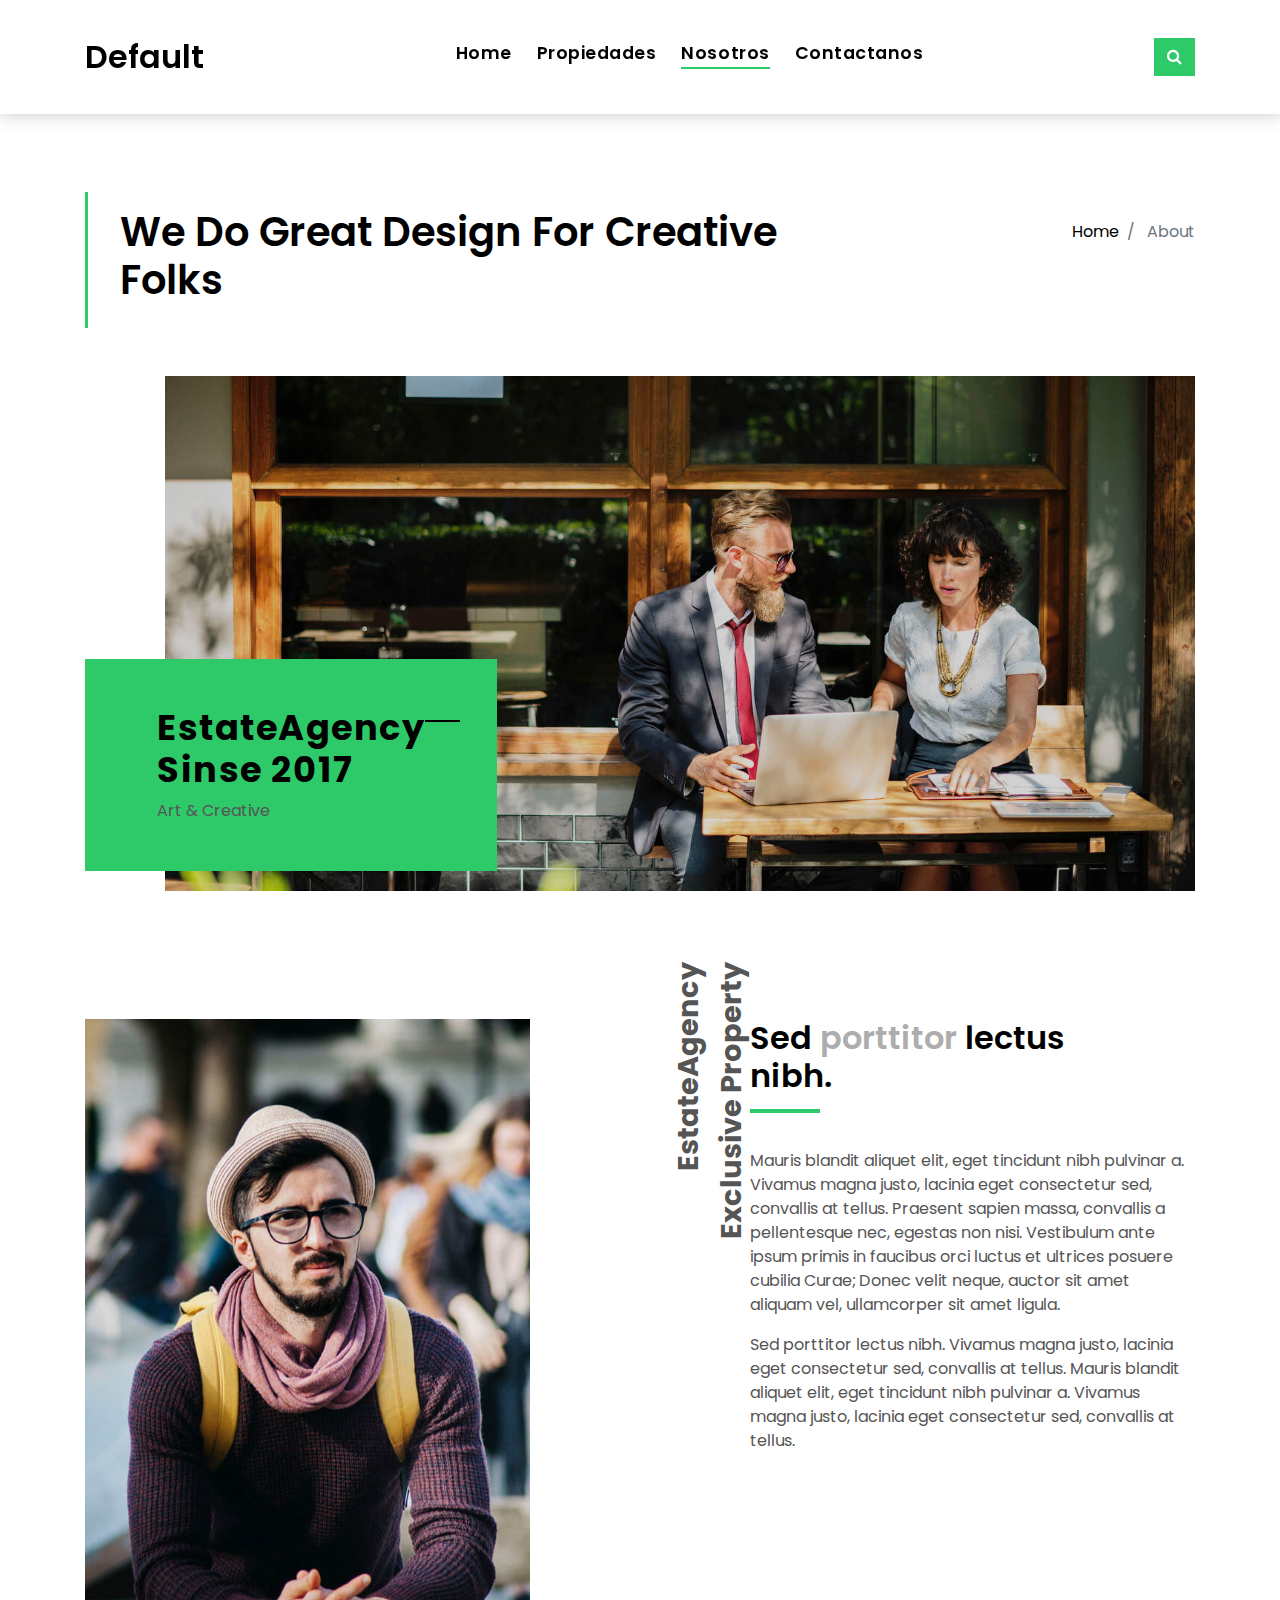
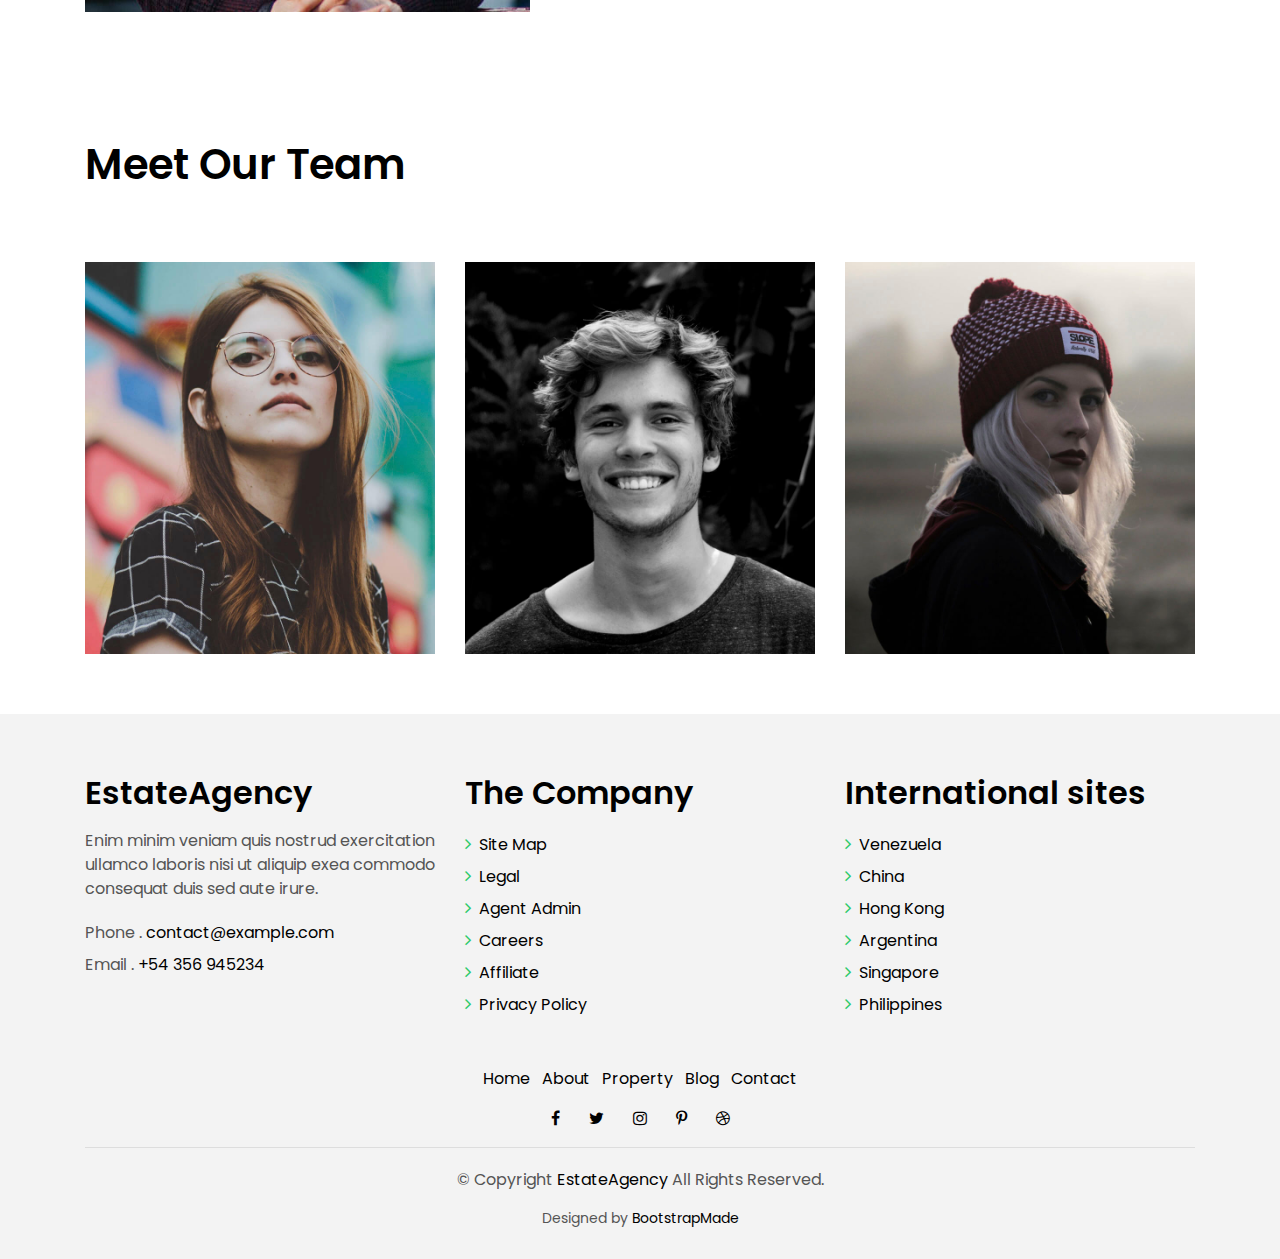
==== about.html @ ff2cffd3 "Cuarto Commit: Arreglo de Nav" ====
<!DOCTYPE html>
<html lang="en">
<head>
  <meta charset="utf-8">
  <title>EstateAgency Bootstrap Template</title>
  <meta content="width=device-width, initial-scale=1.0" name="viewport">
  <meta content="" name="keywords">
  <meta content="" name="description">

  <!-- Favicons -->
  <link href="img/favicon.png" rel="icon">
  <link href="img/apple-touch-icon.png" rel="apple-touch-icon">

  <!-- Google Fonts -->
  <link href="https://fonts.googleapis.com/css?family=Poppins:300,400,500,600,700" rel="stylesheet">

  <!-- Bootstrap CSS File -->
  <link href="lib/bootstrap/css/bootstrap.min.css" rel="stylesheet">

  <!-- Libraries CSS Files -->
  <link href="lib/font-awesome/css/font-awesome.min.css" rel="stylesheet">
  <link href="lib/animate/animate.min.css" rel="stylesheet">
  <link href="lib/ionicons/css/ionicons.min.css" rel="stylesheet">
  <link href="lib/owlcarousel/assets/owl.carousel.min.css" rel="stylesheet">

  <!-- Main Stylesheet File -->
  <link href="css/style.css" rel="stylesheet">

  <!-- =======================================================
    Theme Name: EstateAgency
    Theme URL: https://bootstrapmade.com/real-estate-agency-bootstrap-template/
    Author: BootstrapMade.com
    License: https://bootstrapmade.com/license/
  ======================================================= -->
</head>

<body>

  <div class="click-closed"></div>
  <!--/ Form Search Star /-->
  <div class="box-collapse">
    <div class="title-box-d">
      <h3 class="title-d">Search Property</h3>
    </div>
    <span class="close-box-collapse right-boxed ion-ios-close"></span>
    <div class="box-collapse-wrap form">
      <form class="form-a">
        <div class="row">
          <div class="col-md-12 mb-2">
            <div class="form-group">
              <label for="Type">Keyword</label>
              <input type="text" class="form-control form-control-lg form-control-a" placeholder="Keyword">
            </div>
          </div>
          <div class="col-md-6 mb-2">
            <div class="form-group">
              <label for="Type">Type</label>
              <select class="form-control form-control-lg form-control-a" id="Type">
                <option>All Type</option>
                <option>For Rent</option>
                <option>For Sale</option>
                <option>Open House</option>
              </select>
            </div>
          </div>
          <div class="col-md-6 mb-2">
            <div class="form-group">
              <label for="city">City</label>
              <select class="form-control form-control-lg form-control-a" id="city">
                <option>All City</option>
                <option>Alabama</option>
                <option>Arizona</option>
                <option>California</option>
                <option>Colorado</option>
              </select>
            </div>
          </div>
          <div class="col-md-6 mb-2">
            <div class="form-group">
              <label for="bedrooms">Bedrooms</label>
              <select class="form-control form-control-lg form-control-a" id="bedrooms">
                <option>Any</option>
                <option>01</option>
                <option>02</option>
                <option>03</option>
              </select>
            </div>
          </div>
          <div class="col-md-6 mb-2">
            <div class="form-group">
              <label for="garages">Garages</label>
              <select class="form-control form-control-lg form-control-a" id="garages">
                <option>Any</option>
                <option>01</option>
                <option>02</option>
                <option>03</option>
                <option>04</option>
              </select>
            </div>
          </div>
          <div class="col-md-6 mb-2">
            <div class="form-group">
              <label for="bathrooms">Bathrooms</label>
              <select class="form-control form-control-lg form-control-a" id="bathrooms">
                <option>Any</option>
                <option>01</option>
                <option>02</option>
                <option>03</option>
              </select>
            </div>
          </div>
          <div class="col-md-6 mb-2">
            <div class="form-group">
              <label for="price">Min Price</label>
              <select class="form-control form-control-lg form-control-a" id="price">
                <option>Unlimite</option>
                <option>$50,000</option>
                <option>$100,000</option>
                <option>$150,000</option>
                <option>$200,000</option>
              </select>
            </div>
          </div>
          <div class="col-md-12">
            <button type="submit" class="btn btn-b">Search Property</button>
          </div>
        </div>
      </form>
    </div>
  </div>
  <!--/ Form Search End /-->

  <!--/ Nav Star /-->
<nav class="navbar navbar-default navbar-trans navbar-expand-lg fixed-top">
  <div class="container">
    <button class="navbar-toggler collapsed" type="button" data-toggle="collapse" data-target="#navbarDefault"
      aria-controls="navbarDefault" aria-expanded="false" aria-label="Toggle navigation">
      <span></span>
      <span></span>
      <span></span>
    </button>

    <a class="navbar-brand text-brand" href="index.html">Default</a>
    <button type="button" class="btn btn-link nav-search navbar-toggle-box-collapse d-md-none" data-toggle="collapse"
      data-target="#navbarTogglerDemo01" aria-expanded="false">
      <span class="fa fa-search" aria-hidden="true"></span>
    </button>



    <div class="navbar-collapse collapse justify-content-center" id="navbarDefault">
      
      <ul class="navbar-nav">
        <li class="nav-item">
          <a class="nav-link " href="index.html">Home</a>
        </li>
        <li class="nav-item">
          <a class="nav-link" href="property-grid.html">Propiedades</a>
        </li>
        <li class="nav-item">
          <a class="nav-link active" href="about.html">Nosotros</a>
        </li>
        <li class="nav-item">
          <a class="nav-link " href="contact.html">Contactanos</a>
        </li>
      </ul>
    </div>
    <button type="button" class="btn btn-b-n navbar-toggle-box-collapse d-none d-md-block" data-toggle="collapse"
      data-target="#navbarTogglerDemo01" aria-expanded="false">
      <span class="fa fa-search" aria-hidden="true"></span>
    </button>
  </div>
</nav>
<!--/ Nav End /-->


  <!--/ Intro Single star /-->
  <section class="intro-single">
    <div class="container">
      <div class="row">
        <div class="col-md-12 col-lg-8">
          <div class="title-single-box">
            <h1 class="title-single">We Do Great Design For Creative Folks</h1>
          </div>
        </div>
        <div class="col-md-12 col-lg-4">
          <nav aria-label="breadcrumb" class="breadcrumb-box d-flex justify-content-lg-end">
            <ol class="breadcrumb">
              <li class="breadcrumb-item">
                <a href="#">Home</a>
              </li>
              <li class="breadcrumb-item active" aria-current="page">
                About
              </li>
            </ol>
          </nav>
        </div>
      </div>
    </div>
  </section>
  <!--/ Intro Single End /-->

  <!--/ About Star /-->
  <section class="section-about">
    <div class="container">
      <div class="row">
        <div class="col-sm-12">
          <div class="about-img-box">
            <img src="img/slide-about-1.jpg" alt="" class="img-fluid">
          </div>
          <div class="sinse-box">
            <h3 class="sinse-title">EstateAgency
              <span></span>
              <br> Sinse 2017</h3>
            <p>Art & Creative</p>
          </div>
        </div>
        <div class="col-md-12 section-t8">
          <div class="row">
            <div class="col-md-6 col-lg-5">
              <img src="img/about-2.jpg" alt="" class="img-fluid">
            </div>
            <div class="col-lg-2  d-none d-lg-block">
              <div class="title-vertical d-flex justify-content-start">
                <span>EstateAgency Exclusive Property</span>
              </div>
            </div>
            <div class="col-md-6 col-lg-5 section-md-t3">
              <div class="title-box-d">
                <h3 class="title-d">Sed
                  <span class="color-d">porttitor</span> lectus
                  <br> nibh.</h3>
              </div>
              <p class="color-text-a">
                Mauris blandit aliquet elit, eget tincidunt nibh pulvinar a. Vivamus magna justo, lacinia eget
                consectetur sed, convallis
                at tellus. Praesent sapien massa, convallis a pellentesque nec, egestas non nisi. Vestibulum
                ante ipsum primis in faucibus orci luctus et ultrices posuere cubilia Curae; Donec velit
                neque, auctor sit amet aliquam vel, ullamcorper sit amet ligula.
              </p>
              <p class="color-text-a">
                Sed porttitor lectus nibh. Vivamus magna justo, lacinia eget consectetur sed, convallis at tellus.
                Mauris blandit aliquet
                elit, eget tincidunt nibh pulvinar a. Vivamus magna justo, lacinia eget consectetur sed,
                convallis at tellus.
              </p>
            </div>
          </div>
        </div>
      </div>
    </div>
  </section>
  <!--/ About End /-->

  <!--/ Team Star /-->
  <section class="section-agents section-t8">
    <div class="container">
      <div class="row">
        <div class="col-md-12">
          <div class="title-wrap d-flex justify-content-between">
            <div class="title-box">
              <h2 class="title-a">Meet Our Team</h2>
            </div>
          </div>
        </div>
      </div>
      <div class="row">
        <div class="col-md-4">
          <div class="card-box-d">
            <div class="card-img-d">
              <img src="img/agent-7.jpg" alt="" class="img-d img-fluid">
            </div>
            <div class="card-overlay card-overlay-hover">
              <div class="card-header-d">
                <div class="card-title-d align-self-center">
                  <h3 class="title-d">
                    <a href="agent-single.html" class="link-two">Margaret Sotillo
                      <br> Escala</a>
                  </h3>
                </div>
              </div>
              <div class="card-body-d">
                <p class="content-d color-text-a">
                  Sed porttitor lectus nibh, Cras ultricies ligula sed magna dictum porta two.
                </p>
                <div class="info-agents color-a">
                  <p>
                    <strong>Phone: </strong> +54 356 945234</p>
                  <p>
                    <strong>Email: </strong> agents@example.com</p>
                </div>
              </div>
              <div class="card-footer-d">
                <div class="socials-footer d-flex justify-content-center">
                  <ul class="list-inline">
                    <li class="list-inline-item">
                      <a href="#" class="link-one">
                        <i class="fa fa-facebook" aria-hidden="true"></i>
                      </a>
                    </li>
                    <li class="list-inline-item">
                      <a href="#" class="link-one">
                        <i class="fa fa-twitter" aria-hidden="true"></i>
                      </a>
                    </li>
                    <li class="list-inline-item">
                      <a href="#" class="link-one">
                        <i class="fa fa-instagram" aria-hidden="true"></i>
                      </a>
                    </li>
                    <li class="list-inline-item">
                      <a href="#" class="link-one">
                        <i class="fa fa-pinterest-p" aria-hidden="true"></i>
                      </a>
                    </li>
                    <li class="list-inline-item">
                      <a href="#" class="link-one">
                        <i class="fa fa-dribbble" aria-hidden="true"></i>
                      </a>
                    </li>
                  </ul>
                </div>
              </div>
            </div>
          </div>
        </div>
        <div class="col-md-4">
          <div class="card-box-d">
            <div class="card-img-d">
              <img src="img/agent-6.jpg" alt="" class="img-d img-fluid">
            </div>
            <div class="card-overlay card-overlay-hover">
              <div class="card-header-d">
                <div class="card-title-d align-self-center">
                  <h3 class="title-d">
                    <a href="agent-single.html" class="link-two">Stiven Spilver
                      <br> Darw</a>
                  </h3>
                </div>
              </div>
              <div class="card-body-d">
                <p class="content-d color-text-a">
                  Sed porttitor lectus nibh, Cras ultricies ligula sed magna dictum porta two.
                </p>
                <div class="info-agents color-a">
                  <p>
                    <strong>Phone: </strong> +54 356 945234</p>
                  <p>
                    <strong>Email: </strong> agents@example.com</p>
                </div>
              </div>
              <div class="card-footer-d">
                <div class="socials-footer d-flex justify-content-center">
                  <ul class="list-inline">
                    <li class="list-inline-item">
                      <a href="#" class="link-one">
                        <i class="fa fa-facebook" aria-hidden="true"></i>
                      </a>
                    </li>
                    <li class="list-inline-item">
                      <a href="#" class="link-one">
                        <i class="fa fa-twitter" aria-hidden="true"></i>
                      </a>
                    </li>
                    <li class="list-inline-item">
                      <a href="#" class="link-one">
                        <i class="fa fa-instagram" aria-hidden="true"></i>
                      </a>
                    </li>
                    <li class="list-inline-item">
                      <a href="#" class="link-one">
                        <i class="fa fa-pinterest-p" aria-hidden="true"></i>
                      </a>
                    </li>
                    <li class="list-inline-item">
                      <a href="#" class="link-one">
                        <i class="fa fa-dribbble" aria-hidden="true"></i>
                      </a>
                    </li>
                  </ul>
                </div>
              </div>
            </div>
          </div>
        </div>
        <div class="col-md-4">
          <div class="card-box-d">
            <div class="card-img-d">
              <img src="img/agent-5.jpg" alt="" class="img-d img-fluid">
            </div>
            <div class="card-overlay card-overlay-hover">
              <div class="card-header-d">
                <div class="card-title-d align-self-center">
                  <h3 class="title-d">
                    <a href="agent-single.html" class="link-two">Emma Toledo
                      <br> Cascada</a>
                  </h3>
                </div>
              </div>
              <div class="card-body-d">
                <p class="content-d color-text-a">
                  Sed porttitor lectus nibh, Cras ultricies ligula sed magna dictum porta two.
                </p>
                <div class="info-agents color-a">
                  <p>
                    <strong>Phone: </strong> +54 356 945234</p>
                  <p>
                    <strong>Email: </strong> agents@example.com</p>
                </div>
              </div>
              <div class="card-footer-d">
                <div class="socials-footer d-flex justify-content-center">
                  <ul class="list-inline">
                    <li class="list-inline-item">
                      <a href="#" class="link-one">
                        <i class="fa fa-facebook" aria-hidden="true"></i>
                      </a>
                    </li>
                    <li class="list-inline-item">
                      <a href="#" class="link-one">
                        <i class="fa fa-twitter" aria-hidden="true"></i>
                      </a>
                    </li>
                    <li class="list-inline-item">
                      <a href="#" class="link-one">
                        <i class="fa fa-instagram" aria-hidden="true"></i>
                      </a>
                    </li>
                    <li class="list-inline-item">
                      <a href="#" class="link-one">
                        <i class="fa fa-pinterest-p" aria-hidden="true"></i>
                      </a>
                    </li>
                    <li class="list-inline-item">
                      <a href="#" class="link-one">
                        <i class="fa fa-dribbble" aria-hidden="true"></i>
                      </a>
                    </li>
                  </ul>
                </div>
              </div>
            </div>
          </div>
        </div>
      </div>
    </div>
  </section>
  <!--/ Team End /-->

  <!--/ footer Star /-->
  <section class="section-footer">
    <div class="container">
      <div class="row">
        <div class="col-sm-12 col-md-4">
          <div class="widget-a">
            <div class="w-header-a">
              <h3 class="w-title-a text-brand">EstateAgency</h3>
            </div>
            <div class="w-body-a">
              <p class="w-text-a color-text-a">
                Enim minim veniam quis nostrud exercitation ullamco laboris nisi ut aliquip exea commodo consequat duis
                sed aute irure.
              </p>
            </div>
            <div class="w-footer-a">
              <ul class="list-unstyled">
                <li class="color-a">
                  <span class="color-text-a">Phone .</span> contact@example.com</li>
                <li class="color-a">
                  <span class="color-text-a">Email .</span> +54 356 945234</li>
              </ul>
            </div>
          </div>
        </div>
        <div class="col-sm-12 col-md-4 section-md-t3">
          <div class="widget-a">
            <div class="w-header-a">
              <h3 class="w-title-a text-brand">The Company</h3>
            </div>
            <div class="w-body-a">
              <div class="w-body-a">
                <ul class="list-unstyled">
                  <li class="item-list-a">
                    <i class="fa fa-angle-right"></i> <a href="#">Site Map</a>
                  </li>
                  <li class="item-list-a">
                    <i class="fa fa-angle-right"></i> <a href="#">Legal</a>
                  </li>
                  <li class="item-list-a">
                    <i class="fa fa-angle-right"></i> <a href="#">Agent Admin</a>
                  </li>
                  <li class="item-list-a">
                    <i class="fa fa-angle-right"></i> <a href="#">Careers</a>
                  </li>
                  <li class="item-list-a">
                    <i class="fa fa-angle-right"></i> <a href="#">Affiliate</a>
                  </li>
                  <li class="item-list-a">
                    <i class="fa fa-angle-right"></i> <a href="#">Privacy Policy</a>
                  </li>
                </ul>
              </div>
            </div>
          </div>
        </div>
        <div class="col-sm-12 col-md-4 section-md-t3">
          <div class="widget-a">
            <div class="w-header-a">
              <h3 class="w-title-a text-brand">International sites</h3>
            </div>
            <div class="w-body-a">
              <ul class="list-unstyled">
                <li class="item-list-a">
                  <i class="fa fa-angle-right"></i> <a href="#">Venezuela</a>
                </li>
                <li class="item-list-a">
                  <i class="fa fa-angle-right"></i> <a href="#">China</a>
                </li>
                <li class="item-list-a">
                  <i class="fa fa-angle-right"></i> <a href="#">Hong Kong</a>
                </li>
                <li class="item-list-a">
                  <i class="fa fa-angle-right"></i> <a href="#">Argentina</a>
                </li>
                <li class="item-list-a">
                  <i class="fa fa-angle-right"></i> <a href="#">Singapore</a>
                </li>
                <li class="item-list-a">
                  <i class="fa fa-angle-right"></i> <a href="#">Philippines</a>
                </li>
              </ul>
            </div>
          </div>
        </div>
      </div>
    </div>
  </section>
  <footer>
    <div class="container">
      <div class="row">
        <div class="col-md-12">
          <nav class="nav-footer">
            <ul class="list-inline">
              <li class="list-inline-item">
                <a href="#">Home</a>
              </li>
              <li class="list-inline-item">
                <a href="#">About</a>
              </li>
              <li class="list-inline-item">
                <a href="#">Property</a>
              </li>
              <li class="list-inline-item">
                <a href="#">Blog</a>
              </li>
              <li class="list-inline-item">
                <a href="#">Contact</a>
              </li>
            </ul>
          </nav>
          <div class="socials-a">
            <ul class="list-inline">
              <li class="list-inline-item">
                <a href="#">
                  <i class="fa fa-facebook" aria-hidden="true"></i>
                </a>
              </li>
              <li class="list-inline-item">
                <a href="#">
                  <i class="fa fa-twitter" aria-hidden="true"></i>
                </a>
              </li>
              <li class="list-inline-item">
                <a href="#">
                  <i class="fa fa-instagram" aria-hidden="true"></i>
                </a>
              </li>
              <li class="list-inline-item">
                <a href="#">
                  <i class="fa fa-pinterest-p" aria-hidden="true"></i>
                </a>
              </li>
              <li class="list-inline-item">
                <a href="#">
                  <i class="fa fa-dribbble" aria-hidden="true"></i>
                </a>
              </li>
            </ul>
          </div>
          <div class="copyright-footer">
            <p class="copyright color-text-a">
              &copy; Copyright
              <span class="color-a">EstateAgency</span> All Rights Reserved.
            </p>
          </div>
          <div class="credits">
            <!--
              All the links in the footer should remain intact.
              You can delete the links only if you purchased the pro version.
              Licensing information: https://bootstrapmade.com/license/
              Purchase the pro version with working PHP/AJAX contact form: https://bootstrapmade.com/buy/?theme=EstateAgency
            -->
            Designed by <a href="https://bootstrapmade.com/">BootstrapMade</a>
          </div>
        </div>
      </div>
    </div>
  </footer>
  <!--/ Footer End /-->

  <a href="#" class="back-to-top"><i class="fa fa-chevron-up"></i></a>
  <div id="preloader"></div>

  <!-- JavaScript Libraries -->
  <script src="lib/jquery/jquery.min.js"></script>
  <script src="lib/jquery/jquery-migrate.min.js"></script>
  <script src="lib/popper/popper.min.js"></script>
  <script src="lib/bootstrap/js/bootstrap.min.js"></script>
  <script src="lib/easing/easing.min.js"></script>
  <script src="lib/owlcarousel/owl.carousel.min.js"></script>
  <script src="lib/scrollreveal/scrollreveal.min.js"></script>
  <!-- Contact Form JavaScript File -->
  <script src="contactform/contactform.js"></script>

  <!-- Template Main Javascript File -->
  <script src="js/main.js"></script>

</body>
</html>
---- css/style.css ----
/*
  Theme Name: EstateAgency
  Theme URL: https://bootstrapmade.com/real-estate-agency-bootstrap-template/
  Author: BootstrapMade.com
  License: https://bootstrapmade.com/license/
*/

/*======================================
//--//-->   STYLES GENERALES
======================================*/

body {
  font-family: 'Poppins', sans-serif;
  color: #555555;
}

h1,
h2,
h3,
h4,
h5,
h6 {
  color: #000000;
}

a {
  color: #000000;
  transition: all .5s ease;
}

a:hover {
  color: #2eca6a;
  text-decoration: none;
}

.link-two {
  color: #000000;
  transition: all .5s ease;
}

.link-two:hover {
  text-decoration: underline;
  color: #000000;
}

.link-one {
  color: #000000;
  transition: all .5s ease;
}

.link-one:hover {
  color: #000000;
  text-decoration: none;
}

.link-icon {
  color: #000000;
  font-weight: 500;
}

.link-icon span {
  font-size: 14px;
  padding-left: 4px;
  vertical-align: middle;
}

.link-a {
  color: #ffffff;
  text-decoration: none;
}

.link-a:hover {
  color: #ffffff;
  text-decoration: none;
}

.link-a span {
  font-size: 18px;
  vertical-align: middle;
  margin-left: 5px;
}

.text-brand {
  color: #000000;
  font-size: 2rem;
  font-weight: 600;
}

.color-a {
  color: #000000;
}

.color-b {
  color: #2eca6a;
}

.color-d {
  color: #adadad;
}

.color-text-a {
  color: #555555;
}

.no-margin {
  margin: 0;
}

/*------/ Nav Pills  /------*/

.nav-pills-a.nav-pills .nav-link {
  color: #000000;
  position: relative;
  font-weight: 600;
}

.nav-pills-a.nav-pills .nav-link.active {
  background-color: transparent;
}

.nav-pills-a.nav-pills .nav-link.active:after {
  content: '';
  position: absolute;
  left: 0;
  bottom: -1px;
  width: 100%;
  height: 2px;
  background-color: #2eca6a;
  z-index: 2;
}

/*------/ Bg Image /------*/

.bg-image {
  background-repeat: no-repeat;
  background-attachment: fixed;
  background-size: cover;
  background-position: center center;
}

/*------/ List a /------*/

.list-a {
  display: inline-block;
  line-height: 2;
  padding: 0;
  list-style: none;
}

.list-a li {
  position: relative;
  width: 50%;
  float: left;
  padding-left: 25px;
  padding-right: 5px;
}

.list-a li:before {
  content: '';
  width: 10px;
  height: 2px;
  position: absolute;
  background-color: #313131;
  top: 15px;
  left: 0;
}

/*------/ Pagination-a /------*/

.pagination-a .pagination .page-link {
  margin: 0 .2rem;
  border-color: transparent;
  padding: .5rem .8rem;
  color: #000000;
}

.pagination-a .pagination .page-link:hover,
.pagination-a .pagination .page-link:active,
.pagination-a .pagination .page-link:focus {
  background-color: #2eca6a;
}

.pagination-a .pagination .page-link span {
  font-size: 1.2rem;
}

.pagination-a .pagination .next .page-link {
  padding: .4rem .9rem;
}

.pagination-a .pagination .page-item:last-child .page-link {
  border-top-right-radius: 0;
  border-bottom-right-radius: 0;
}

.pagination-a .pagination .page-item:first-child .page-link {
  border-top-left-radius: 0;
  border-bottom-left-radius: 0;
}

.pagination-a .pagination .page-item.disabled .page-link {
  padding: .4rem .9rem;
  color: #555555;
}

.pagination-a .pagination .page-item.active .page-link {
  background-color: #2eca6a;
}

.a {
  color: #2eca6a;
  font-size: 1.3rem;
}

/*------/ Icon Box /------*/

.icon-box .icon-box-icon {
  display: table-cell;
  vertical-align: top;
  font-size: 36px;
  color: #000000;
  width: 50px;
  padding-top: 8px;
}

.icon-box .icon-box-content {
  padding-top: 18px;
}

/*------/ Space Padding /------*/

.section-t8 {
  padding-top: 8rem;
}

.section-t4 {
  padding-top: 4rem;
}

.section-t3 {
  padding-top: 3rem;
}

.section-b2 {
  padding-bottom: 2rem;
}

.section-tb85 {
  padding: 8rem 0 5rem 0;
}

/*------/ Title /------*/

.title-wrap {
  padding-bottom: 4rem;
}

.title-a {
  font-size: 2.6rem;
  font-weight: 600;
}

.title-link {
  font-size: 1.2rem;
  font-weight: 300;
  padding-top: 1.2rem;
}

.title-link a {
  color: #313131;
}

.title-link span {
  font-size: 20px;
  padding-left: 4px;
  vertical-align: middle;
}

.title-box-d {
  padding-bottom: 1.8rem;
  margin-bottom: 1rem;
  position: relative;
}

.title-box-d .title-d {
  font-weight: 600;
  font-size: 2rem;
}

.title-box-d .title-d:after {
  content: '';
  position: absolute;
  width: 70px;
  height: 4px;
  background-color: #2eca6a;
  bottom: 20px;
  left: 0;
}

/*------/ Display Table & Table Cell /------*/

.display-table {
  width: 100%;
  height: 100%;
  display: table;
}

.table-cell {
  display: table-cell;
  vertical-align: middle;
}

/*------/ Ul Resect /------*/

.ul-resect ul,
.list-a ul,
.box-comments ul {
  list-style: none;
  padding-left: 0;
  margin-bottom: 0;
}

/*------/ Overlay /------*/

.overlay-a {
  background: linear-gradient(to bottom, rgba(0, 0, 0, 0) 0%, rgba(0, 0, 0, 0.2) 27%, rgba(0, 0, 0, 0.65) 90%);
}

.overlay {
  position: absolute;
  top: 0;
  left: 0px;
  padding: 0;
  height: 100%;
  width: 100%;
}

/*------/ Owl carousel /------*/

.owl-theme .owl-dots {
  text-align: center;
  margin-top: 18px;
}

.owl-theme .owl-dots .owl-dot {
  display: inline-block;
}

.owl-theme .owl-dots .owl-dot span {
  width: 16px;
  height: 9px;
  margin: 5px 5px;
  background: #000000;
  border: 0px solid #000000;
  display: block;
  transition: all 0.6s ease-in-out;
  cursor: pointer;
  border-radius: 0px;
}

.owl-theme .owl-dots .owl-dot:hover span {
  background-color: #2eca6a;
}

.owl-theme .owl-dots .owl-dot.active span {
  background-color: #2eca6a;
  width: 35px;
}

.owl-arrow .owl-nav {
  position: absolute;
  top: 0;
  right: 0;
  font-size: 1.8rem;
}

.owl-arrow .owl-nav .owl-prev,
.owl-arrow .owl-nav .owl-next {
  display: inline-block;
  transition: all 0.6s ease-in-out;
  color: #000000;
}

.owl-arrow .owl-nav .owl-prev.disabled,
.owl-arrow .owl-nav .owl-next.disabled {
  transition: all 0.6s ease-in-out;
  color: #adadad;
}

.owl-arrow .owl-nav .owl-next {
  margin-left: 15px;
}

.nav-arrow-a .owl-arrow .owl-nav {
  font-size: 1.8rem;
  margin-top: -110px;
}

.nav-arrow-a .owl-arrow .owl-nav .owl-next {
  margin-left: 15px;
}

.nav-arrow-b .owl-arrow .owl-nav {
  position: absolute;
  top: 0;
  right: 0;
  font-size: 1.2rem;
}

.nav-arrow-b .owl-arrow .owl-nav .owl-prev,
.nav-arrow-b .owl-arrow .owl-nav .owl-next {
  padding: .7rem 1.5rem !important;
  display: inline-block;
  transition: all 0.6s ease-in-out;
  color: #ffffff;
  background-color: #2eca6a;
  opacity: .9;
}

.nav-arrow-b .owl-arrow .owl-nav .owl-prev.disabled,
.nav-arrow-b .owl-arrow .owl-nav .owl-next.disabled {
  transition: all 0.6s ease-in-out;
  color: #ffffff;
}

.nav-arrow-b .owl-arrow .owl-nav .owl-prev:hover,
.nav-arrow-b .owl-arrow .owl-nav .owl-next:hover {
  background-color: #26a356;
}

.nav-arrow-b .owl-arrow .owl-nav .owl-next {
  margin-left: 0px;
}

/*------/ Socials /------*/

.socials-a .list-inline-item:not(:last-child) {
  margin-right: 25px;
}

/* Back to top button */

.back-to-top {
  position: fixed;
  display: none;
  background: #2eca6a;
  color: #fff;
  width: 44px;
  height: 44px;
  text-align: center;
  line-height: 1;
  font-size: 16px;
  border-radius: 50%;
  right: 15px;
  bottom: 15px;
  transition: background 0.5s;
  z-index: 11;
}

.back-to-top i {
  padding-top: 12px;
  color: #fff;
}

/* Prelaoder */

#preloader {
  position: fixed;
  top: 0;
  left: 0;
  right: 0;
  bottom: 0;
  z-index: 9999;
  overflow: hidden;
  background: #fff;
}

#preloader:before {
  content: "";
  position: fixed;
  top: calc(50% - 30px);
  left: calc(50% - 30px);
  border: 6px solid #f2f2f2;
  border-top: 6px solid #2eca6a;
  border-radius: 50%;
  width: 60px;
  height: 60px;
  -webkit-animation: animate-preloader 1s linear infinite;
  animation: animate-preloader 1s linear infinite;
}

@-webkit-keyframes animate-preloader {
  0% {
    -webkit-transform: rotate(0deg);
    transform: rotate(0deg);
  }

  100% {
    -webkit-transform: rotate(360deg);
    transform: rotate(360deg);
  }
}

@keyframes animate-preloader {
  0% {
    -webkit-transform: rotate(0deg);
    transform: rotate(0deg);
  }

  100% {
    -webkit-transform: rotate(360deg);
    transform: rotate(360deg);
  }
}

/*======================================
//--//-->   NAVBAR
======================================*/

.navbar-default {
  transition: all .5s ease-in-out;
  background-color: #ffffff;
  padding-top: 28px;
  padding-bottom: 28px;
  -webkit-backface-visibility: hidden;
  backface-visibility: hidden;
  box-shadow: 1px 2px 15px rgba(100, 100, 100, 0.3);
}

.navbar-default .nav-search {
  color: #000000;
  font-size: 1.5rem;
}

.navbar-default.navbar-reduce {
  box-shadow: 1px 2px 15px rgba(100, 100, 100, 0.3);
}

.navbar-default.navbar-trans,
.navbar-default.navbar-reduce {
  -webkit-backface-visibility: hidden;
  backface-visibility: hidden;
}

.navbar-default.navbar-trans .nav-item,
.navbar-default.navbar-reduce .nav-item {
  position: relative;
  padding-right: 10px;
  padding-bottom: 8px;
  margin-left: 0;
}

.navbar-default.navbar-trans .nav-link,
.navbar-default.navbar-reduce .nav-link {
  font-size: 1.1rem;
  color: #000000;
  font-weight: 600;
  letter-spacing: 0.030em;
  transition: all 0.1s ease-in-out;
  position: relative;
  padding-left: 0;
  padding-right: 0;
}

.navbar-default.navbar-trans .nav-link:before,
.navbar-default.navbar-reduce .nav-link:before {
  content: '';
  position: absolute;
  bottom: 5px;
  left: 0;
  width: 100%;
  height: 2px;
  z-index: 0;
  background-color: #2eca6a;
  -webkit-transform: scaleX(0);
  transform: scaleX(0);
  -webkit-transform-origin: right;
  transform-origin: right;
  transition: opacity .2s ease-out 0.3s, -webkit-transform .2s ease-out;
  transition: transform .2s ease-out, opacity .2s ease-out 0.3s;
  transition: transform .2s ease-out, opacity .2s ease-out 0.3s, -webkit-transform .2s ease-out;
}

.navbar-default.navbar-trans .nav-link:hover,
.navbar-default.navbar-reduce .nav-link:hover {
  color: #000000;
}

.navbar-default.navbar-trans .nav-link:hover:before,
.navbar-default.navbar-reduce .nav-link:hover:before {
  -webkit-transform: scaleX(1);
  transform: scaleX(1);
  -webkit-transform-origin: left;
  transform-origin: left;
}

.navbar-default.navbar-trans .show > .nav-link:before,
.navbar-default.navbar-trans .active > .nav-link:before,
.navbar-default.navbar-trans .nav-link.show:before,
.navbar-default.navbar-trans .nav-link.active:before,
.navbar-default.navbar-reduce .show > .nav-link:before,
.navbar-default.navbar-reduce .active > .nav-link:before,
.navbar-default.navbar-reduce .nav-link.show:before,
.navbar-default.navbar-reduce .nav-link.active:before {
  -webkit-transform: scaleX(1);
  transform: scaleX(1);
}

.navbar-default.navbar-trans .nav-link:before {
  background-color: #2eca6a;
}

.navbar-default.navbar-trans .nav-link:hover {
  color: #000000;
}

.navbar-default.navbar-trans .show > .nav-link,
.navbar-default.navbar-trans .active > .nav-link,
.navbar-default.navbar-trans .nav-link.show,
.navbar-default.navbar-trans .nav-link.active {
  color: #000000;
}

.navbar-default.navbar-reduce {
  transition: all .5s ease-in-out;
  padding-top: 19px;
  padding-bottom: 19px;
}

.navbar-default.navbar-reduce .nav-link {
  color: #000000;
}

.navbar-default.navbar-reduce .nav-link:before {
  background-color: #2eca6a;
}

.navbar-default.navbar-reduce .nav-link:hover {
  color: #000000;
}

.navbar-default.navbar-reduce .show > .nav-link,
.navbar-default.navbar-reduce .active > .nav-link,
.navbar-default.navbar-reduce .nav-link.show,
.navbar-default.navbar-reduce .nav-link.active {
  color: #000000;
}

.navbar-default.navbar-reduce .navbar-brand {
  color: #000000;
}

.navbar-default .dropdown .dropdown-menu {
  border-top: 0;
  border-left: 4px solid #2eca6a;
  border-right: 0;
  border-bottom: 0;
  -webkit-transform: translate3d(0px, -40px, 0px);
  transform: translate3d(0px, -40px, 0px);
  opacity: 0;
  filter: alpha(opacity=0);
  visibility: hidden;
  transition: all 0.5s cubic-bezier(0.3, 0.65, 0.355, 1) 0s, opacity 0.31s ease 0s, height 0s linear 0.36s;
  margin: 0;
  border-radius: 0;
  padding: 12px 0;
}

.navbar-default .dropdown .dropdown-menu .dropdown-item {
  padding: 12px 18px;
  transition: all 500ms ease;
  font-weight: 600;
  min-width: 220px;
}

.navbar-default .dropdown .dropdown-menu .dropdown-item:hover {
  background-color: #ffffff;
  color: #2eca6a;
  transition: all 500ms ease;
}

.navbar-default .dropdown .dropdown-menu .dropdown-item.active {
  background-color: #ffffff;
  color: #2eca6a;
}

.navbar-default .dropdown:hover .dropdown-menu {
  -webkit-transform: translate3d(0px, 0px, 0px);
  transform: translate3d(0px, 0px, 0px);
  visibility: visible;
  opacity: 1;
  filter: alpha(opacity=1);
}

/*------/ Hamburger Navbar /------*/

.navbar-toggler {
  position: relative;
}

.navbar-toggler:focus,
.navbar-toggler:active {
  outline: 0;
}

.navbar-toggler span {
  display: block;
  background-color: #000000;
  height: 3px;
  width: 25px;
  margin-top: 4px;
  margin-bottom: 4px;
  -webkit-transform: rotate(0deg);
  transform: rotate(0deg);
  left: 0;
  opacity: 1;
}

.navbar-toggler span:nth-child(1),
.navbar-toggler span:nth-child(3) {
  transition: -webkit-transform .35s ease-in-out;
  transition: transform .35s ease-in-out;
  transition: transform .35s ease-in-out, -webkit-transform .35s ease-in-out;
}

.navbar-toggler:not(.collapsed) span:nth-child(1) {
  position: absolute;
  left: 12px;
  top: 10px;
  -webkit-transform: rotate(135deg);
  transform: rotate(135deg);
  opacity: 0.9;
}

.navbar-toggler:not(.collapsed) span:nth-child(2) {
  height: 12px;
  visibility: hidden;
  background-color: transparent;
}

.navbar-toggler:not(.collapsed) span:nth-child(3) {
  position: absolute;
  left: 12px;
  top: 10px;
  -webkit-transform: rotate(-135deg);
  transform: rotate(-135deg);
  opacity: 0.9;
}

/*======================================
//--//-->   BOX COLAPSE
======================================*/

.box-collapse {
  position: fixed;
  top: 0;
  bottom: 0;
  right: 0;
  width: 100%;
  z-index: 1040;
  background-color: #ffffff;
  -webkit-transform: translateX(100%);
  transform: translateX(100%);
  transition: all 0.6s ease;
}

.box-collapse .title-box-d {
  top: 30px;
  left: 60px;
  opacity: 0;
  transition: all 1s ease;
  transition-delay: .3s;
}

.box-collapse-wrap {
  opacity: 0;
  position: absolute;
  left: 0;
  top: 6.5rem;
  bottom: 5rem;
  padding-left: 10%;
  padding-right: 10%;
  overflow-x: hidden;
  overflow-y: auto;
  margin: 0;
  -webkit-transform: translateY(3rem);
  transform: translateY(3rem);
  transition: opacity 0.5s 0.5s ease, -webkit-transform 0.5s 0.5s ease;
  transition: transform 0.5s 0.5s ease, opacity 0.5s 0.5s ease;
  transition: transform 0.5s 0.5s ease, opacity 0.5s 0.5s ease, -webkit-transform 0.5s 0.5s ease;
}

.box-collapse-open .click-closed {
  visibility: visible;
}

.box-collapse-open .box-collapse {
  -webkit-transform: translateX(0);
  transform: translateX(0);
  box-shadow: 0 0 65px rgba(0, 0, 0, 0.07);
  opacity: 1;
}

.box-collapse-open .box-collapse .title-box-d {
  -webkit-transform: translate(0);
  transform: translate(0);
  opacity: 1;
}

.box-collapse-open .box-collapse-wrap {
  -webkit-transform: translate(0);
  transform: translate(0);
  opacity: 1;
}

.box-collapse-closed .box-collapse {
  opacity: .7;
  transition-delay: 0s;
}

.box-collapse-closed .box-collapse .title-box-d {
  opacity: 0;
  transition-delay: 0s;
}

.box-collapse-closed .box-collapse .form-a {
  opacity: 0;
  transition-delay: 0s;
}

.click-closed {
  position: fixed;
  top: 0;
  left: 0;
  width: 100%;
  height: 100%;
  visibility: hidden;
  z-index: 1035;
  background-color: #000000;
  opacity: .4;
}

.close-box-collapse {
  position: absolute;
  z-index: 1050;
  top: 2rem;
  font-size: 3.5rem;
  line-height: 1;
  color: #000000;
  cursor: pointer;
  transition: all 0.3s ease;
}

.right-boxed {
  right: 4.2857rem;
}

/*======================================
//--//-->   INTRO
======================================*/

.intro {
  height: 100vh;
  position: relative;
  color: #ffffff;
}

.intro .owl-theme .owl-dots {
  position: absolute;
  bottom: 70px;
  right: 50px;
}

.intro .owl-theme .owl-dots .owl-dot span {
  background: #ffffff;
  border: 0px solid #ffffff;
}

.intro .owl-theme .owl-dots .owl-dot:hover span {
  background-color: #2eca6a;
}

.intro .owl-theme .owl-dots .owl-dot.active span {
  background-color: #2eca6a;
}

.intro .intro-item {
  padding-top: 2rem;
}

.intro .carousel-item-a {
  position: relative;
  height: 100vh;
}

.intro .carousel-item-a.bg-image {
  background-attachment: scroll;
}

.intro .intro-content {
  position: absolute;
}

.intro .intro-body {
  padding-left: 1rem;
}

.intro .intro-body .price-a {
  color: #ffffff;
  padding: 1rem 1.5rem;
  border: 2px solid #2eca6a;
  border-radius: 50px;
  text-transform: uppercase;
  letter-spacing: 0.030em;
}

.intro .spacial {
  -webkit-animation-delay: .2s;
  animation-delay: .2s;
  color: #ffffff;
}

.intro .intro-title-top {
  -webkit-animation-delay: .6s;
  animation-delay: .6s;
  margin-bottom: 1rem;
  font-size: .9rem;
  color: #ffffff;
  letter-spacing: .05em;
}

.intro .intro-title {
  transition-duration: 9s !important;
  color: #ffffff;
  font-weight: 700;
  font-size: 2.8rem;
  text-transform: uppercase;
}

.intro .intro-subtitle {
  font-size: 1.5rem;
  font-weight: 300;
}

.intro .intro-subtitle.intro-price {
  padding-top: 1rem;
  font-size: 1.2rem;
}

/*------/ Intro Single /------*/

.intro-single {
  padding: 12rem 0 3rem;
}

.intro-single .title-single-box {
  padding: 1rem 0 1rem 2rem;
}

.intro-single .title-single-box {
  border-left: 3px solid #2eca6a;
}

.intro-single .title-single-box .title-single {
  font-weight: 600;
  font-size: 2.2rem;
}

.intro-single .breadcrumb-box {
  padding: 1rem 0 0 .5rem;
}

.intro-single .breadcrumb {
  background-color: transparent;
  padding-right: 0;
  padding-left: 0;
}

/*======================================
//--//-->   CARD GENERAL
======================================*/

.card-box-a,
.card-box-b,
.card-box-d {
  position: relative;
  overflow: hidden;
  -webkit-backface-visibility: hidden;
  backface-visibility: hidden;
}

.card-box-a .img-a,
.card-box-a .img-b,
.card-box-b .img-a,
.card-box-b .img-b {
  transition: .8s all ease-in-out;
}

.card-overlay {
  position: absolute;
  width: 100%;
  height: 100%;
  top: 0;
  left: 0;
}

.card-shadow {
  -webkit-backface-visibility: hidden;
  backface-visibility: hidden;
}

.card-shadow:before {
  content: ' ';
  position: absolute;
  top: 0;
  left: 0;
  width: 100%;
  height: 100%;
  z-index: 1;
  background: linear-gradient(to bottom, rgba(0, 0, 0, 0) 0%, rgba(0, 0, 0, 0.2) 27%, rgba(0, 0, 0, 0.65) 90%);
}

/*======================================
//--//-->   PROPERTY - CARD-A
======================================*/

.card-overlay-a-content {
  transition: all .5s ease-in;
  position: absolute;
  width: 100%;
  bottom: 0px;
  z-index: 2;
}

.card-header-a {
  padding: 0 1rem;
}

.card-header-a .card-title-a {
  color: #ffffff;
  margin-bottom: 0;
  padding-bottom: .7rem;
}

.card-header-a .card-title-a a {
  color: #ffffff;
  text-decoration: none;
}

.card-body-a {
  z-index: 2;
  transition: all .5s ease-in;
  padding: 0rem 1rem 2rem 1rem;
}

.card-body-a .price-box {
  padding-bottom: .5rem;
}

.price-a {
  color: #ffffff;
  padding: .6rem .8rem;
  border: 2px solid #2eca6a;
  border-radius: 50px;
  text-transform: uppercase;
  letter-spacing: 0.030em;
}

.card-footer-a {
  width: 100%;
  position: absolute;
  z-index: 2;
  background-color: #2eca6a;
}

.card-info {
  list-style: none;
  margin-bottom: 0;
  padding: .5rem 0;
}

.card-info .card-info-title {
  font-size: 1rem;
  color: #313131;
}

.card-info li span {
  color: #ffffff;
  font-size: .9rem;
}

/*------/ Property Grid /-----*/

.property-grid .grid-option {
  text-align: right;
  margin-bottom: 2rem;
}

.property-grid .grid-option .custom-select {
  border-radius: 0;
  width: 200px;
  border-color: #313131;
}

.property-grid .grid-option .custom-select:hover,
.property-grid .grid-option .custom-select:active,
.property-grid .grid-option .custom-select:focus {
  border-color: #313131;
}

.property-grid .grid-option .custom-select option {
  border-color: #313131;
}

/*------/ Property Single /-----*/

.gallery-property {
  margin-bottom: 3rem;
}

.property-price {
  margin: 0 auto;
}

.property-price .card-header-c {
  padding: 0;
}

.summary-list {
  padding-right: 1rem;
  color: #000000;
}

.summary-list .list {
  padding: 0;
  line-height: 2;
}

.summary-list .list span {
  color: #555555;
}

.property-agent .title-agent {
  font-weight: 600;
}

.property-agent ul {
  line-height: 2;
  color: #000000;
}

.property-agent .socials-a {
  text-align: center;
}

/*======================================
//--//-->   NEWS - CARD-B
======================================*/

.card-header-b {
  padding: 1rem;
  color: #ffffff;
  position: absolute;
  bottom: 20px;
  z-index: 2;
}

.card-header-b .category-b {
  font-size: .9rem;
  background-color: #2eca6a;
  padding: .3rem .7rem;
  color: #313131;
  letter-spacing: 0.030em;
  border-radius: 50px;
  text-decoration: none;
}

.card-header-b .title-2 {
  margin-bottom: 0;
  padding: .6rem 0;
  font-size: 1.5rem;
}

.card-header-b .title-2 a {
  color: #ffffff;
  text-decoration: none;
}

.card-header-b .date-b {
  color: #d8d8d8;
  font-size: 1rem;
}

/*------/ News Single /------*/

.post-information {
  padding: 3rem 0;
}

.post-content {
  font-size: 1.1rem;
  font-weight: 300;
  line-height: 1.6;
}

.post-content .post-intro {
  font-size: 1.7rem;
  font-weight: 300;
  margin-bottom: 4rem;
  line-height: 1.6;
  color: #000000;
  font-weight: 400;
}

.post-content p {
  margin-bottom: 1.7rem;
}

.post-content .blockquote {
  padding: 1rem 3rem 1.7rem 3rem;
  border-left: 3px solid #2eca6a;
  color: #000000;
}

.post-content .blockquote footer {
  text-align: left;
  padding: 0;
}

.post-footer {
  padding: 3rem 0 4rem;
}

.post-share .socials {
  display: inline-block;
}

.post-share .socials li {
  margin-left: .6rem;
}

/*------/ Comments /------*/

.box-comments .list-comments li {
  padding-bottom: 3.5rem;
}

.box-comments .list-comments .comment-avatar {
  display: table-cell;
  vertical-align: top;
}

.box-comments .list-comments .comment-avatar img {
  width: 80px;
  height: 80px;
}

.box-comments .list-comments .comment-author {
  font-size: 1.3rem;
}

.box-comments .list-comments .comment-details {
  display: table-cell;
  vertical-align: top;
  padding-left: 25px;
}

.box-comments .list-comments .comment-description {
  padding: .8rem 0 .5rem 0;
}

.box-comments .list-comments a {
  color: #000000;
}

.box-comments .list-comments span {
  display: block;
  color: #2B2A2A;
  font-style: italic;
}

.box-comments .comment-children {
  margin-left: 40px;
}

/*======================================
//--//-->   SERVICES - CARD-C
======================================*/

.card-box-c {
  position: relative;
}

.card-header-c {
  padding: 0 1rem 1rem 1rem;
}

.card-body-c {
  padding: .5rem .5rem 0 .5rem;
}

.card-footer-c {
  padding-left: .5rem;
}

.card-box-ico {
  padding: 1rem 3rem 1rem 2.5rem;
  border: 5px solid #2eca6a;
}

.card-box-ico span {
  font-size: 4rem;
  color: #000000;
}

.title-c {
  font-size: 2.5rem;
  font-weight: 600;
  margin-left: -40px;
}

/*======================================
//--//-->   AGENTS - CARD-D
======================================*/

.card-box-d .card-overlay-hover {
  transition: all .2s ease-in-out;
  padding: 15px 40px 15px 35px;
}

.card-box-d .title-d {
  transition: .3s ease-in-out;
  font-size: 2rem;
  font-weight: 600;
  margin: 1rem 0;
  -webkit-transform: translateY(-20px);
  transform: translateY(-20px);
  opacity: 0;
}

.card-box-d .content-d {
  opacity: 0;
  transition: .5s ease-in-out;
  -webkit-transform: translateY(-40px);
  transform: translateY(-40px);
}

.card-box-d .info-agents {
  opacity: 0;
  transition: .5s ease-in-out;
}

.card-box-d .card-footer-d {
  transition: .5s ease-in-out;
  -webkit-transform: translateY(40px);
  transform: translateY(40px);
  opacity: 0;
  position: absolute;
  width: 100%;
  bottom: 10px;
  left: 0;
}

.card-box-d .list-inline-item:not(:last-child) {
  margin-right: 25px;
}

.card-box-d:hover .card-overlay-hover {
  background-color: #2eca6a;
  opacity: .9;
}

.card-box-d:hover .title-d,
.card-box-d:hover .content-d,
.card-box-d:hover .info-agents,
.card-box-d:hover .card-footer-d {
  opacity: 1;
  -webkit-transform: translateY(0);
  transform: translateY(0);
}

/*------/ Agent Single /------*/

.agent-info-box .socials-footer {
  margin-top: 2rem;
}

.agent-info-box .socials-footer li {
  margin-right: 1.5rem;
}

/*======================================
//--//-->   ABOUT
======================================*/

.section-about .title-vertical {
  position: absolute;
  letter-spacing: 0;
  -webkit-transform: rotate(-90deg);
  transform: rotate(-90deg);
  top: 50px;
  text-align: left;
  font-size: 1.8rem;
  width: 300px;
  font-weight: 700;
  text-align: right;
}

.about-img-box {
  padding-left: 1rem;
  position: relative;
}

.sinse-box {
  background-color: #2eca6a;
  padding: 1rem 2rem;
  position: absolute;
  left: 15px;
  bottom: 10px;
}

.sinse-box .sinse-title {
  font-weight: 700;
  letter-spacing: 0.043em;
  font-size: 1rem;
}

.sinse-box .sinse-title span {
  position: absolute;
}

.sinse-box .sinse-title span:after {
  content: ' ';
  width: 35px;
  height: 2px;
  background-color: #000000;
  position: absolute;
  bottom: -15px;
}

.sinse-box p {
  margin-bottom: 0;
  font-size: .7rem;
}

/*======================================
//--//-->   TESTIMONIALS
======================================*/

.testimonials-box {
  padding: 1rem 0;
}

.testimonials-box .testimonial-avatar {
  width: 80px !important;
  display: -webkit-inline-box !important;
  display: -webkit-inline-flex !important;
  display: -ms-inline-flexbox !important;
  display: inline-flex !important;
  border-radius: 50%;
}

.testimonial-ico {
  text-align: center;
}

.testimonial-ico span {
  font-size: 1.8rem;
  background-color: #2eca6a;
  color: #ffffff;
  padding: .4rem 1rem;
  border-radius: 50px;
}

.testimonial-text {
  font-style: italic;
  margin-top: 25px;
  padding: 1.5rem 1.5rem;
  background-color: #f3f3f3;
  position: relative;
}

.testimonial-text:after {
  content: "";
  position: absolute;
  top: 100%;
  left: 25px;
  width: 0px;
  height: 0px;
  border-top: 15px solid #f3f3f3;
  border-left: 15px solid transparent;
  border-right: 15px solid transparent;
}

.testimonial-author-box {
  margin-top: 2rem;
}

.testimonial-author {
  margin-left: 1rem;
  display: -webkit-inline-box;
  display: -webkit-inline-flex;
  display: -ms-inline-flexbox;
  display: inline-flex;
  font-size: 1.2rem;
  color: #000000;
}

/*======================================
//--//-->   FOOTER
======================================*/

.section-footer {
  padding-top: 60px;
  margin-top: 60px;
  background: #f3f3f3;
}

.section-footer ul {
  line-height: 2;
}

.section-footer .item-list-a i {
  font-size: 18px;
  padding-right: 4px;
  color: #2eca6a;
}

.section-footer .widget-a .w-title-a {
  margin-bottom: 1rem;
}

footer {
  background: #f3f3f3;
  text-align: center;
  padding: 30px 0;
}

footer .copyright-footer {
  border-top: 1px solid #ddd;
  padding-top: 20px;
}

footer .credits {
  font-size: 14px;
}

/*======================================
//--//-->   FORM INPUT
======================================*/

.form-a #sendmessage {
  color: #2eca6a;
  border: 1px solid #26a356;
  display: none;
  text-align: center;
  padding: 15px;
  font-weight: 600;
  margin-bottom: 15px;
}

.form-a #errormessage {
  color: red;
  display: none;
  border: 1px solid red;
  text-align: center;
  padding: 15px;
  font-weight: 600;
  margin-bottom: 15px;
}

.form-a #sendmessage.show,
.form-a #errormessage.show,
.form-a .show {
  display: block;
}

.form-a .validation {
  color: red;
  display: none;
  margin: 4px 0 20px 0;
  font-weight: 400;
  font-size: 13px;
}

.form-a label {
  color: #000000;
  position: relative;
}

.form-a select.form-control-lg:not([size]):not([multiple]) {
  height: 3.5rem;
}

.form-a .form-control {
  border-radius: 0;
  font-size: 1.1rem;
  font-weight: 300;
}

.form-a .form-control.form-control-a {
  height: 3.5rem;
}

.form-a .form-control:focus {
  box-shadow: none;
  border-color: #2eca6a;
}

/*======================================
//--//-->   BUTTON
======================================*/

.btn {
  transition: .5s ease;
}

.btn.btn-a,
.btn.btn-b {
  border-radius: 0;
  padding: 1rem 3rem;
  letter-spacing: .05rem;
}

.btn.btn-a {
  background-color: #000000;
  color: #ffffff;
}

.btn.btn-a:hover {
  background-color: #2eca6a;
  color: #000000;
}

.btn.btn-b {
  background-color: #2eca6a;
  color: #000000;
}

.btn.btn-b:hover {
  background-color: #000000;
  color: #ffffff;
}

.btn.btn-b-n {
  background-color: #2eca6a;
  color: #ffffff;
  border-radius: 0;
}

.btn.btn-b-n:hover {
  background-color: #26a356;
  color: #ffffff;
}

@media (min-width: 576px) {
  .intro .intro-title {
    font-size: 3.5rem;
  }

  .intro .intro-subtitle.intro-price {
    font-size: 1.3rem;
  }

  .about-img-box {
    padding-left: 4rem;
  }

  .sinse-box {
    padding: 1.5rem 2.5rem;
    bottom: 20px;
  }

  .sinse-box .sinse-title {
    font-size: 1.3rem;
  }

  .sinse-box p {
    font-size: .8rem;
  }

  .sinse-box p {
    font-size: 1rem;
  }
}

@media (min-width: 768px) {
  .link-a {
    font-size: .9rem;
  }

  .link-a span {
    font-size: 1.5rem;
  }

  .navbar-default.navbar-trans .nav-item,
  .navbar-default.navbar-reduce .nav-item {
    margin-left: 15px;
  }

  .navbar-default .dropdown .dropdown-menu {
    border-top: 4px solid #2eca6a;
    border-left: 0;
    display: block;
    position: absolute;
    box-shadow: 0 2px rgba(17, 16, 15, 0.1), 0 2px 10px rgba(20, 19, 18, 0.1);
  }

  .box-collapse {
    width: 50%;
  }

  .intro .owl-theme .owl-dots {
    right: 200px;
  }

  .intro .intro-body {
    padding-left: 2rem;
  }

  .intro .intro-title-top {
    font-size: 1rem;
    margin-bottom: 1rem;
  }

  .intro .intro-title {
    font-size: 4rem;
  }

  .intro .intro-subtitle {
    font-size: 2.5rem;
  }

  .intro .intro-subtitle.intro-price {
    padding-top: 2rem;
    font-size: 1.5rem;
  }

  .intro-single .title-single-box .title-single {
    font-size: 2.1rem;
  }

  .grid .card-box-a,
  .grid .card-box-b,
  .grid .card-box-c,
  .grid .card-box-d {
    margin-bottom: 2.5rem;
  }

  .card-box-a:hover .img-a,
  .card-box-a:hover .img-b,
  .card-box-b:hover .img-a,
  .card-box-b:hover .img-b {
    -webkit-transform: scale(1.2);
    transform: scale(1.2);
  }

  .card-box-a .price-a,
  .card-box-b .price-a {
    font-size: .9rem;
  }

  .card-box-a:hover .card-overlay-a-content {
    bottom: 60px;
  }

  .card-box-a:hover .card-body-a {
    padding-bottom: 1rem;
  }

  .card-overlay-a-content {
    bottom: -20px;
  }

  .card-header-a .card-title-a {
    font-size: 1.3rem;
  }

  .card-info .card-info-title {
    font-size: .9rem;
  }

  .card-info li span {
    font-size: .8rem;
  }

  .card-header-b {
    bottom: 0px;
  }

  .card-header-b .title-2 {
    font-size: 1rem;
  }

  .card-header-b .date-b {
    font-size: .9rem;
  }

  .box-comments .list-comments .comment-author {
    font-size: 1.5rem;
  }

  .title-c {
    font-size: 1.8rem;
  }

  .card-box-d .card-overlay-hover {
    padding: 5px 15px 5px 10px;
  }

  .card-box-d .title-d {
    font-size: 1.1rem;
    margin: .5rem 0;
  }

  .card-box-d .content-d {
    font-size: .8rem;
    margin: .5rem 0;
  }

  .card-box-d .card-body-d p {
    margin-bottom: 8px;
    font-size: .8rem;
  }

  .about-img-box {
    padding-left: 5rem;
  }

  .sinse-box {
    padding: 1.5rem 3rem;
  }

  .sinse-box .sinse-title {
    font-size: 1.8rem;
  }
}

@media (min-width: 768px) and (min-width: 768px) {
  .card-box-a:hover .card-overlay-a-content {
    bottom: 60px;
  }
}

@media (min-width: 768px) and (min-width: 992px) {
  .card-box-a:hover .card-overlay-a-content {
    bottom: 64px;
  }
}

@media (min-width: 992px) {
  .link-a {
    font-size: 1rem;
  }

  .link-a span {
    font-size: 18px;
  }

  .list-a li {
    width: 33.333%;
  }

  .intro .intro-title-top {
    font-size: 1rem;
    margin-bottom: 2rem;
  }

  .intro .intro-title {
    font-size: 4.5rem;
  }

  .intro .intro-subtitle.intro-price {
    padding-top: 3rem;
  }

  .intro-single .title-single-box .title-single {
    font-size: 2.5rem;
  }

  .card-box-a .price-a,
  .card-box-b .price-a {
    font-size: 1rem;
  }

  .card-overlay-a-content {
    bottom: 0px;
  }

  .card-header-a .card-title-a {
    font-size: 2rem;
  }

  .card-info .card-info-title {
    font-size: 1rem;
  }

  .card-info li span {
    font-size: 1rem;
  }

  .card-header-b {
    bottom: 20px;
  }

  .card-header-b .title-2 {
    font-size: 1.6rem;
  }

  .card-header-b .date-b {
    font-size: 1rem;
  }

  .title-c {
    font-size: 2.5rem;
  }

  .card-box-d .card-overlay-hover {
    padding: 5px 40px 5px 35px;
  }

  .card-box-d .title-d {
    font-size: 1.5rem;
    margin: 1rem 0;
  }

  .card-box-d .card-body-d p {
    margin-bottom: 12px;
    font-size: 1rem;
  }

  .sinse-box {
    padding: 3rem 4.5rem;
  }

  .sinse-box .sinse-title {
    font-size: 2.2rem;
  }
}

@media (min-width: 1200px) {
  .card-box-d .card-overlay-hover {
    padding: 15px 40px 5px 35px;
  }

  .card-box-d .title-d {
    font-size: 2rem;
    margin: 1rem 0;
  }
}

@media (max-width: 991px) {
  .property-contact {
    margin-top: 2.5rem;
  }
}

@media (max-width: 768px) {
  .back-to-top {
    bottom: 15px;
  }
}

@media (max-width: 767px) {
  .text-brand {
    font-size: 1.8rem;
  }

  .section-t8 {
    padding-top: 4rem;
  }

  .section-t4 {
    padding-top: 2rem;
  }

  .section-md-t3 {
    padding-top: 3rem;
  }

  .section-tb85 {
    padding: 4rem 0 2.5rem 0;
  }

  .intro-single {
    padding-top: 9rem;
  }

  .card-box-a,
  .card-box-b,
  .card-box-c,
  .card-box-d {
    margin-bottom: 2.5rem;
  }

  .card-box-a .card-overlay-a-content {
    bottom: 65px;
  }

  .card-box-a .card-body-a {
    padding-bottom: 1rem;
  }

  .property-agent {
    margin-top: 2.5rem;
  }

  .card-box-c {
    margin-bottom: 2rem;
  }

  .card-body-c {
    padding: 0;
  }
}

@media (max-width: 575px) {
  .box-collapse .title-box-d {
    left: 35px;
  }

  .box-collapse .title-box-d .title-d {
    font-size: 1.3rem;
  }
}
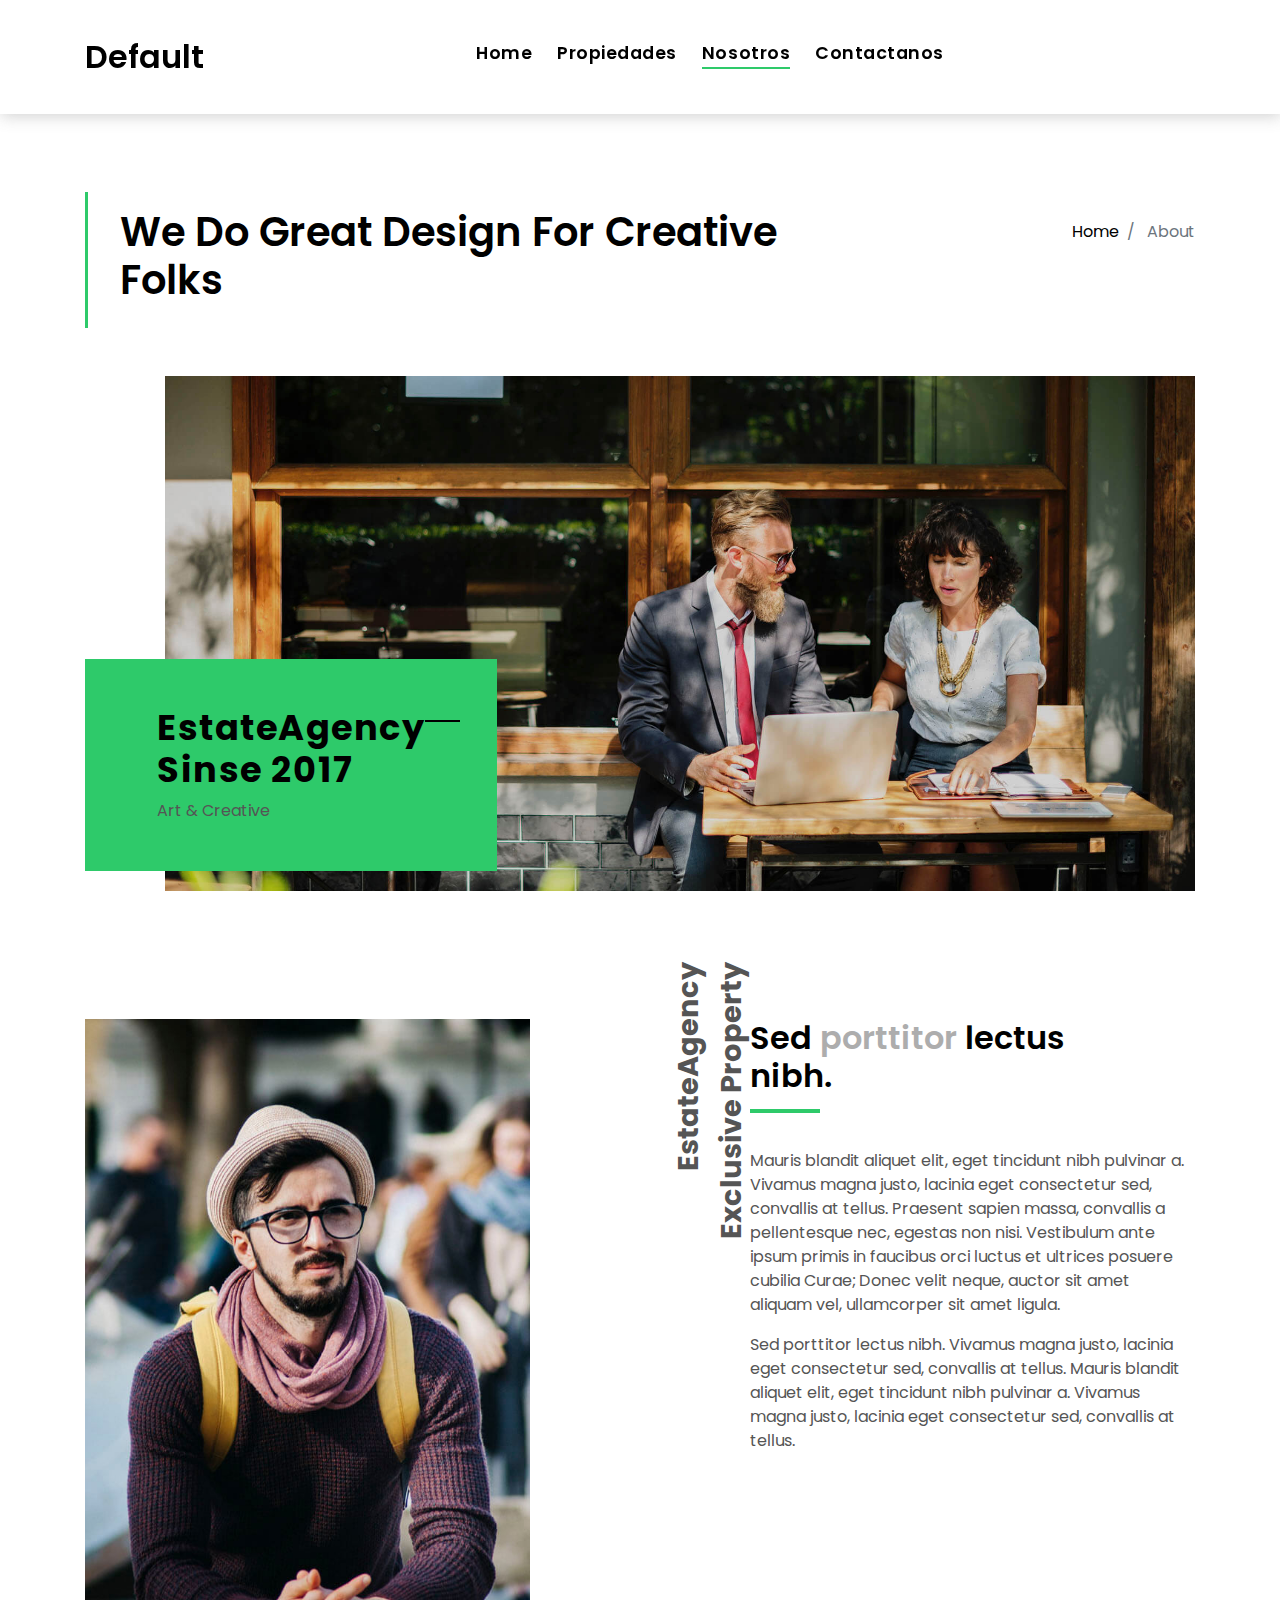
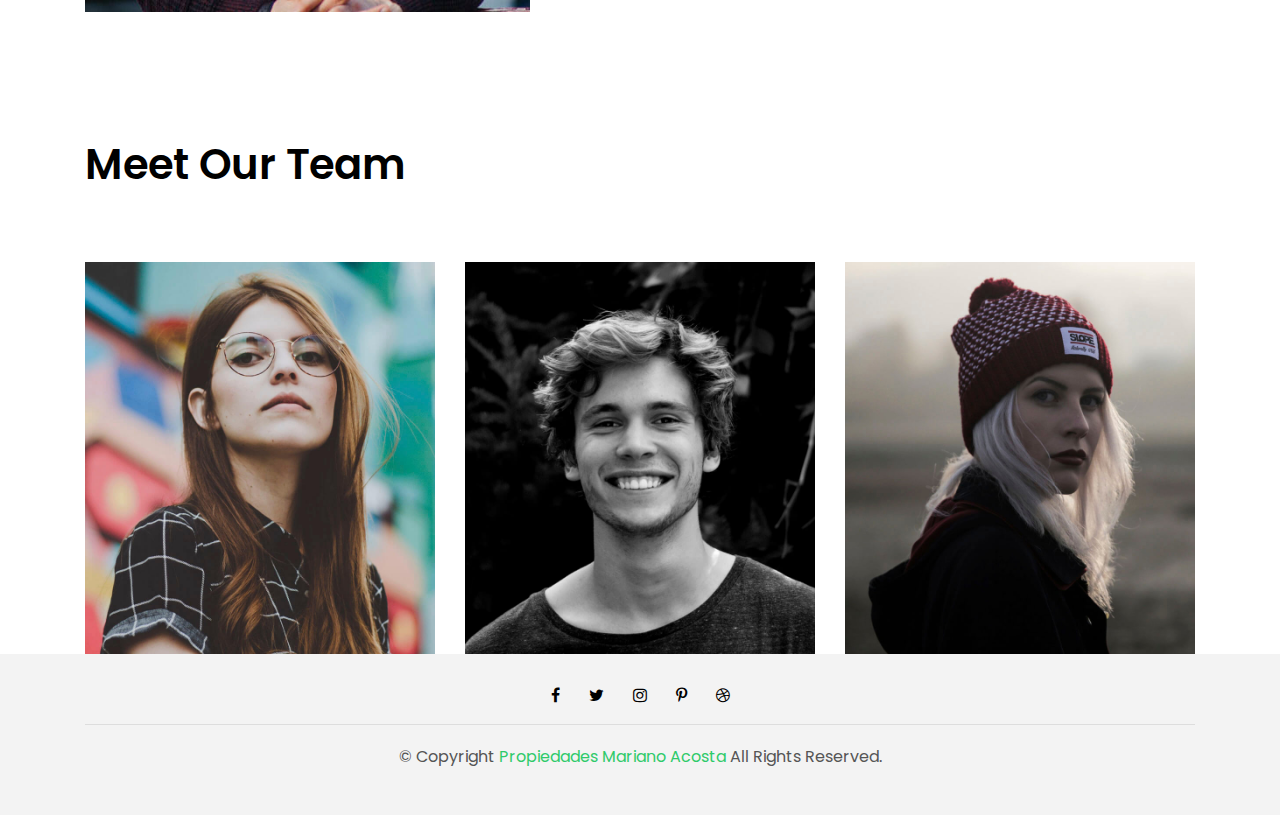
==== commit 4b7034ab: "Quinto Commit: Propiedades Terminada" ====
--- a/about.html
+++ b/about.html
@@ -2,7 +2,7 @@
 <html lang="en">
 <head>
   <meta charset="utf-8">
-  <title>EstateAgency Bootstrap Template</title>
+  <title> Propiedades Mariano Acosta </title>
   <meta content="width=device-width, initial-scale=1.0" name="viewport">
   <meta content="" name="keywords">
   <meta content="" name="description">
@@ -36,142 +36,38 @@
 
 <body>
 
-  <div class="click-closed"></div>
-  <!--/ Form Search Star /-->
-  <div class="box-collapse">
-    <div class="title-box-d">
-      <h3 class="title-d">Search Property</h3>
+
+   <!--/ Nav Star /-->
+   <nav class="navbar navbar-default navbar-trans navbar-expand-lg fixed-top">
+    <div class="container">
+      
+
+      <a class="navbar-brand text-brand" href="index.html">Default</a>
+     
+
+
+
+      <div class="navbar-collapse collapse justify-content-center" id="navbarDefault">
+        
+        <ul class="navbar-nav">
+          <li class="nav-item">
+            <a class="nav-link " href="index.html">Home</a>
+          </li>
+          <li class="nav-item">
+            <a class="nav-link" href="property-grid.html">Propiedades</a>
+          </li>
+          <li class="nav-item">
+            <a class="nav-link active" href="about.html">Nosotros</a>
+          </li>
+          <li class="nav-item">
+            <a class="nav-link " href="contact.html">Contactanos</a>
+          </li>
+        </ul>
+      </div>
+    
     </div>
-    <span class="close-box-collapse right-boxed ion-ios-close"></span>
-    <div class="box-collapse-wrap form">
-      <form class="form-a">
-        <div class="row">
-          <div class="col-md-12 mb-2">
-            <div class="form-group">
-              <label for="Type">Keyword</label>
-              <input type="text" class="form-control form-control-lg form-control-a" placeholder="Keyword">
-            </div>
-          </div>
-          <div class="col-md-6 mb-2">
-            <div class="form-group">
-              <label for="Type">Type</label>
-              <select class="form-control form-control-lg form-control-a" id="Type">
-                <option>All Type</option>
-                <option>For Rent</option>
-                <option>For Sale</option>
-                <option>Open House</option>
-              </select>
-            </div>
-          </div>
-          <div class="col-md-6 mb-2">
-            <div class="form-group">
-              <label for="city">City</label>
-              <select class="form-control form-control-lg form-control-a" id="city">
-                <option>All City</option>
-                <option>Alabama</option>
-                <option>Arizona</option>
-                <option>California</option>
-                <option>Colorado</option>
-              </select>
-            </div>
-          </div>
-          <div class="col-md-6 mb-2">
-            <div class="form-group">
-              <label for="bedrooms">Bedrooms</label>
-              <select class="form-control form-control-lg form-control-a" id="bedrooms">
-                <option>Any</option>
-                <option>01</option>
-                <option>02</option>
-                <option>03</option>
-              </select>
-            </div>
-          </div>
-          <div class="col-md-6 mb-2">
-            <div class="form-group">
-              <label for="garages">Garages</label>
-              <select class="form-control form-control-lg form-control-a" id="garages">
-                <option>Any</option>
-                <option>01</option>
-                <option>02</option>
-                <option>03</option>
-                <option>04</option>
-              </select>
-            </div>
-          </div>
-          <div class="col-md-6 mb-2">
-            <div class="form-group">
-              <label for="bathrooms">Bathrooms</label>
-              <select class="form-control form-control-lg form-control-a" id="bathrooms">
-                <option>Any</option>
-                <option>01</option>
-                <option>02</option>
-                <option>03</option>
-              </select>
-            </div>
-          </div>
-          <div class="col-md-6 mb-2">
-            <div class="form-group">
-              <label for="price">Min Price</label>
-              <select class="form-control form-control-lg form-control-a" id="price">
-                <option>Unlimite</option>
-                <option>$50,000</option>
-                <option>$100,000</option>
-                <option>$150,000</option>
-                <option>$200,000</option>
-              </select>
-            </div>
-          </div>
-          <div class="col-md-12">
-            <button type="submit" class="btn btn-b">Search Property</button>
-          </div>
-        </div>
-      </form>
-    </div>
-  </div>
-  <!--/ Form Search End /-->
-
-  <!--/ Nav Star /-->
-<nav class="navbar navbar-default navbar-trans navbar-expand-lg fixed-top">
-  <div class="container">
-    <button class="navbar-toggler collapsed" type="button" data-toggle="collapse" data-target="#navbarDefault"
-      aria-controls="navbarDefault" aria-expanded="false" aria-label="Toggle navigation">
-      <span></span>
-      <span></span>
-      <span></span>
-    </button>
-
-    <a class="navbar-brand text-brand" href="index.html">Default</a>
-    <button type="button" class="btn btn-link nav-search navbar-toggle-box-collapse d-md-none" data-toggle="collapse"
-      data-target="#navbarTogglerDemo01" aria-expanded="false">
-      <span class="fa fa-search" aria-hidden="true"></span>
-    </button>
-
-
-
-    <div class="navbar-collapse collapse justify-content-center" id="navbarDefault">
-      
-      <ul class="navbar-nav">
-        <li class="nav-item">
-          <a class="nav-link " href="index.html">Home</a>
-        </li>
-        <li class="nav-item">
-          <a class="nav-link" href="property-grid.html">Propiedades</a>
-        </li>
-        <li class="nav-item">
-          <a class="nav-link active" href="about.html">Nosotros</a>
-        </li>
-        <li class="nav-item">
-          <a class="nav-link " href="contact.html">Contactanos</a>
-        </li>
-      </ul>
-    </div>
-    <button type="button" class="btn btn-b-n navbar-toggle-box-collapse d-none d-md-block" data-toggle="collapse"
-      data-target="#navbarTogglerDemo01" aria-expanded="false">
-      <span class="fa fa-search" aria-hidden="true"></span>
-    </button>
-  </div>
-</nav>
-<!--/ Nav End /-->
+  </nav>
+  <!--/ Nav End /-->
 
 
   <!--/ Intro Single star /-->
@@ -447,117 +343,15 @@
   </section>
   <!--/ Team End /-->
 
-  <!--/ footer Star /-->
-  <section class="section-footer">
-    <div class="container">
-      <div class="row">
-        <div class="col-sm-12 col-md-4">
-          <div class="widget-a">
-            <div class="w-header-a">
-              <h3 class="w-title-a text-brand">EstateAgency</h3>
-            </div>
-            <div class="w-body-a">
-              <p class="w-text-a color-text-a">
-                Enim minim veniam quis nostrud exercitation ullamco laboris nisi ut aliquip exea commodo consequat duis
-                sed aute irure.
-              </p>
-            </div>
-            <div class="w-footer-a">
-              <ul class="list-unstyled">
-                <li class="color-a">
-                  <span class="color-text-a">Phone .</span> contact@example.com</li>
-                <li class="color-a">
-                  <span class="color-text-a">Email .</span> +54 356 945234</li>
-              </ul>
-            </div>
-          </div>
-        </div>
-        <div class="col-sm-12 col-md-4 section-md-t3">
-          <div class="widget-a">
-            <div class="w-header-a">
-              <h3 class="w-title-a text-brand">The Company</h3>
-            </div>
-            <div class="w-body-a">
-              <div class="w-body-a">
-                <ul class="list-unstyled">
-                  <li class="item-list-a">
-                    <i class="fa fa-angle-right"></i> <a href="#">Site Map</a>
-                  </li>
-                  <li class="item-list-a">
-                    <i class="fa fa-angle-right"></i> <a href="#">Legal</a>
-                  </li>
-                  <li class="item-list-a">
-                    <i class="fa fa-angle-right"></i> <a href="#">Agent Admin</a>
-                  </li>
-                  <li class="item-list-a">
-                    <i class="fa fa-angle-right"></i> <a href="#">Careers</a>
-                  </li>
-                  <li class="item-list-a">
-                    <i class="fa fa-angle-right"></i> <a href="#">Affiliate</a>
-                  </li>
-                  <li class="item-list-a">
-                    <i class="fa fa-angle-right"></i> <a href="#">Privacy Policy</a>
-                  </li>
-                </ul>
-              </div>
-            </div>
-          </div>
-        </div>
-        <div class="col-sm-12 col-md-4 section-md-t3">
-          <div class="widget-a">
-            <div class="w-header-a">
-              <h3 class="w-title-a text-brand">International sites</h3>
-            </div>
-            <div class="w-body-a">
-              <ul class="list-unstyled">
-                <li class="item-list-a">
-                  <i class="fa fa-angle-right"></i> <a href="#">Venezuela</a>
-                </li>
-                <li class="item-list-a">
-                  <i class="fa fa-angle-right"></i> <a href="#">China</a>
-                </li>
-                <li class="item-list-a">
-                  <i class="fa fa-angle-right"></i> <a href="#">Hong Kong</a>
-                </li>
-                <li class="item-list-a">
-                  <i class="fa fa-angle-right"></i> <a href="#">Argentina</a>
-                </li>
-                <li class="item-list-a">
-                  <i class="fa fa-angle-right"></i> <a href="#">Singapore</a>
-                </li>
-                <li class="item-list-a">
-                  <i class="fa fa-angle-right"></i> <a href="#">Philippines</a>
-                </li>
-              </ul>
-            </div>
-          </div>
-        </div>
-      </div>
-    </div>
-  </section>
+ 
+  <!--/ footer Start /-->
+  
+
   <footer>
     <div class="container">
       <div class="row">
         <div class="col-md-12">
-          <nav class="nav-footer">
-            <ul class="list-inline">
-              <li class="list-inline-item">
-                <a href="#">Home</a>
-              </li>
-              <li class="list-inline-item">
-                <a href="#">About</a>
-              </li>
-              <li class="list-inline-item">
-                <a href="#">Property</a>
-              </li>
-              <li class="list-inline-item">
-                <a href="#">Blog</a>
-              </li>
-              <li class="list-inline-item">
-                <a href="#">Contact</a>
-              </li>
-            </ul>
-          </nav>
+          
           <div class="socials-a">
             <ul class="list-inline">
               <li class="list-inline-item">
@@ -590,18 +384,10 @@
           <div class="copyright-footer">
             <p class="copyright color-text-a">
               &copy; Copyright
-              <span class="color-a">EstateAgency</span> All Rights Reserved.
+              <span class="color-b"> Propiedades Mariano Acosta </span> All Rights Reserved.
             </p>
           </div>
-          <div class="credits">
-            <!--
-              All the links in the footer should remain intact.
-              You can delete the links only if you purchased the pro version.
-              Licensing information: https://bootstrapmade.com/license/
-              Purchase the pro version with working PHP/AJAX contact form: https://bootstrapmade.com/buy/?theme=EstateAgency
-            -->
-            Designed by <a href="https://bootstrapmade.com/">BootstrapMade</a>
-          </div>
+         
         </div>
       </div>
     </div>
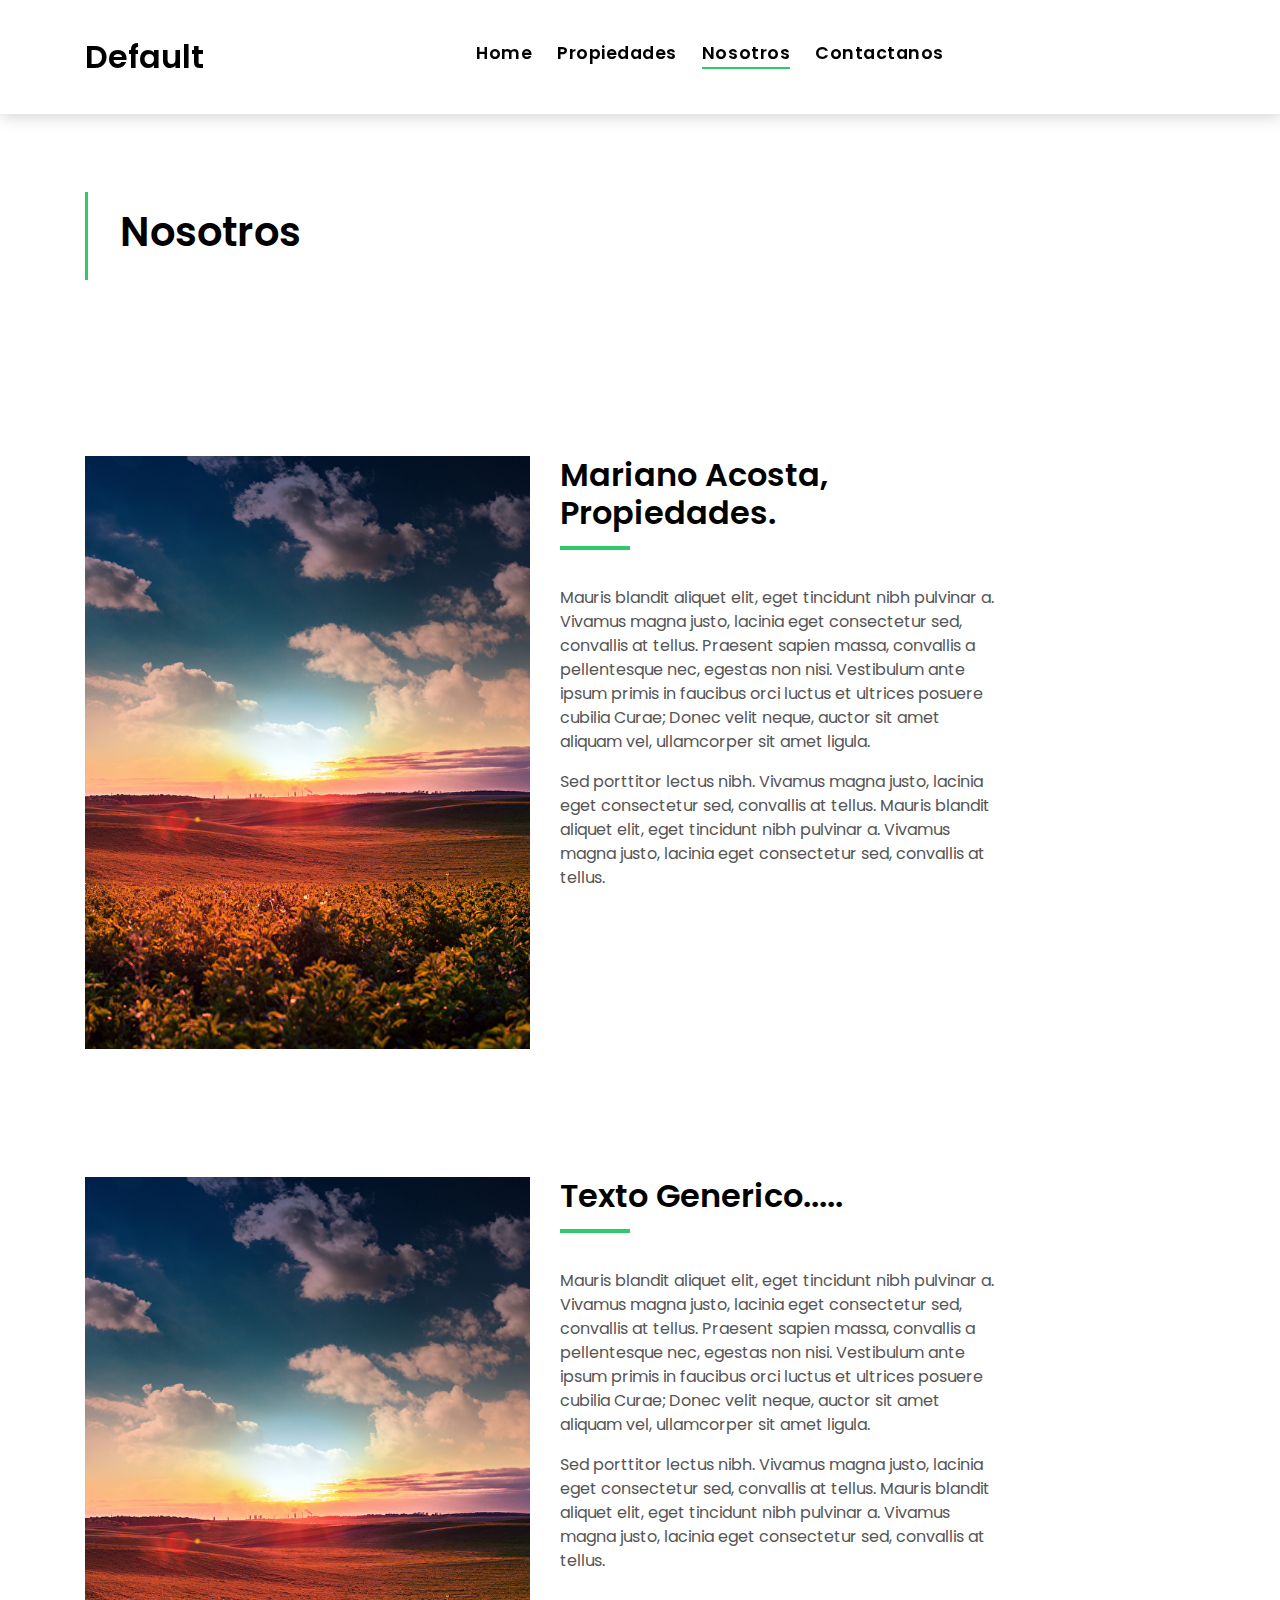
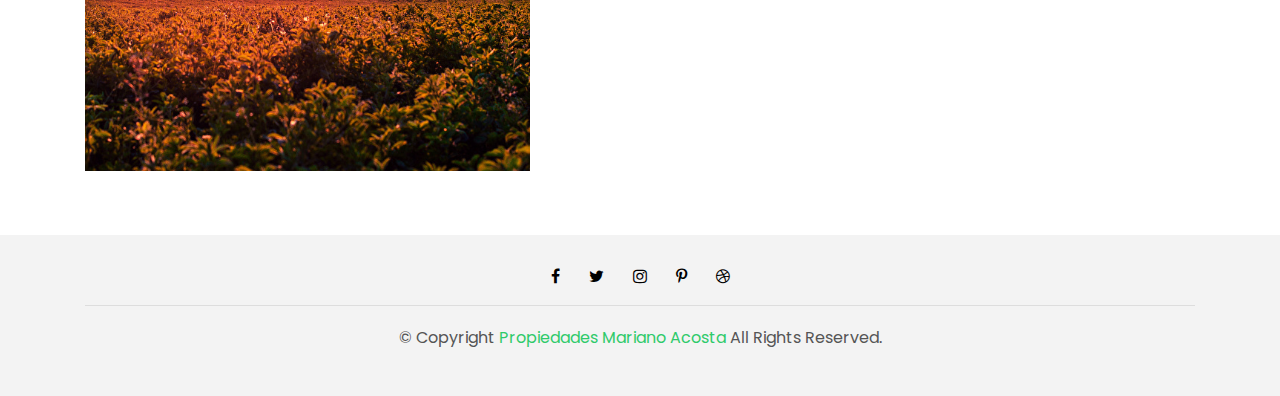
==== commit b16562c3: "Septimo Commit; Mapa añadido, todo listo" ====
--- a/about.html
+++ b/about.html
@@ -76,20 +76,11 @@
       <div class="row">
         <div class="col-md-12 col-lg-8">
           <div class="title-single-box">
-            <h1 class="title-single">We Do Great Design For Creative Folks</h1>
+            <h1 class="title-single">Nosotros</h1>
           </div>
         </div>
         <div class="col-md-12 col-lg-4">
-          <nav aria-label="breadcrumb" class="breadcrumb-box d-flex justify-content-lg-end">
-            <ol class="breadcrumb">
-              <li class="breadcrumb-item">
-                <a href="#">Home</a>
-              </li>
-              <li class="breadcrumb-item active" aria-current="page">
-                About
-              </li>
-            </ol>
-          </nav>
+          
         </div>
       </div>
     </div>
@@ -100,32 +91,15 @@
   <section class="section-about">
     <div class="container">
       <div class="row">
-        <div class="col-sm-12">
-          <div class="about-img-box">
-            <img src="img/slide-about-1.jpg" alt="" class="img-fluid">
-          </div>
-          <div class="sinse-box">
-            <h3 class="sinse-title">EstateAgency
-              <span></span>
-              <br> Sinse 2017</h3>
-            <p>Art & Creative</p>
-          </div>
-        </div>
         <div class="col-md-12 section-t8">
           <div class="row">
             <div class="col-md-6 col-lg-5">
-              <img src="img/about-2.jpg" alt="" class="img-fluid">
-            </div>
-            <div class="col-lg-2  d-none d-lg-block">
-              <div class="title-vertical d-flex justify-content-start">
-                <span>EstateAgency Exclusive Property</span>
-              </div>
-            </div>
+              <img src="imagenes/imagen600x800.jpg" alt="" class="img-fluid">
+            </div>
+            
             <div class="col-md-6 col-lg-5 section-md-t3">
               <div class="title-box-d">
-                <h3 class="title-d">Sed
-                  <span class="color-d">porttitor</span> lectus
-                  <br> nibh.</h3>
+                <h3 class="title-d">Mariano Acosta, Propiedades.  </h3>
               </div>
               <p class="color-text-a">
                 Mauris blandit aliquet elit, eget tincidunt nibh pulvinar a. Vivamus magna justo, lacinia eget
@@ -148,200 +122,41 @@
   </section>
   <!--/ About End /-->
 
-  <!--/ Team Star /-->
-  <section class="section-agents section-t8">
-    <div class="container">
-      <div class="row">
-        <div class="col-md-12">
-          <div class="title-wrap d-flex justify-content-between">
-            <div class="title-box">
-              <h2 class="title-a">Meet Our Team</h2>
-            </div>
-          </div>
-        </div>
-      </div>
-      <div class="row">
-        <div class="col-md-4">
-          <div class="card-box-d">
-            <div class="card-img-d">
-              <img src="img/agent-7.jpg" alt="" class="img-d img-fluid">
-            </div>
-            <div class="card-overlay card-overlay-hover">
-              <div class="card-header-d">
-                <div class="card-title-d align-self-center">
-                  <h3 class="title-d">
-                    <a href="agent-single.html" class="link-two">Margaret Sotillo
-                      <br> Escala</a>
-                  </h3>
-                </div>
+
+  <section style = "margin-bottom: 4em;"  class="section-about">
+    <div class="container">
+      <div class="row">
+        <div class="col-md-12 section-t8">
+          <div class="row">
+            <div class="col-md-6 col-lg-5">
+              <img src="imagenes/imagen600x800.jpg" alt="" class="img-fluid">
+            </div>
+            
+            <div class="col-md-6 col-lg-5 section-md-t3">
+              <div class="title-box-d">
+                <h3 class="title-d"> Texto Generico.....  </h3>
               </div>
-              <div class="card-body-d">
-                <p class="content-d color-text-a">
-                  Sed porttitor lectus nibh, Cras ultricies ligula sed magna dictum porta two.
-                </p>
-                <div class="info-agents color-a">
-                  <p>
-                    <strong>Phone: </strong> +54 356 945234</p>
-                  <p>
-                    <strong>Email: </strong> agents@example.com</p>
-                </div>
-              </div>
-              <div class="card-footer-d">
-                <div class="socials-footer d-flex justify-content-center">
-                  <ul class="list-inline">
-                    <li class="list-inline-item">
-                      <a href="#" class="link-one">
-                        <i class="fa fa-facebook" aria-hidden="true"></i>
-                      </a>
-                    </li>
-                    <li class="list-inline-item">
-                      <a href="#" class="link-one">
-                        <i class="fa fa-twitter" aria-hidden="true"></i>
-                      </a>
-                    </li>
-                    <li class="list-inline-item">
-                      <a href="#" class="link-one">
-                        <i class="fa fa-instagram" aria-hidden="true"></i>
-                      </a>
-                    </li>
-                    <li class="list-inline-item">
-                      <a href="#" class="link-one">
-                        <i class="fa fa-pinterest-p" aria-hidden="true"></i>
-                      </a>
-                    </li>
-                    <li class="list-inline-item">
-                      <a href="#" class="link-one">
-                        <i class="fa fa-dribbble" aria-hidden="true"></i>
-                      </a>
-                    </li>
-                  </ul>
-                </div>
-              </div>
-            </div>
-          </div>
-        </div>
-        <div class="col-md-4">
-          <div class="card-box-d">
-            <div class="card-img-d">
-              <img src="img/agent-6.jpg" alt="" class="img-d img-fluid">
-            </div>
-            <div class="card-overlay card-overlay-hover">
-              <div class="card-header-d">
-                <div class="card-title-d align-self-center">
-                  <h3 class="title-d">
-                    <a href="agent-single.html" class="link-two">Stiven Spilver
-                      <br> Darw</a>
-                  </h3>
-                </div>
-              </div>
-              <div class="card-body-d">
-                <p class="content-d color-text-a">
-                  Sed porttitor lectus nibh, Cras ultricies ligula sed magna dictum porta two.
-                </p>
-                <div class="info-agents color-a">
-                  <p>
-                    <strong>Phone: </strong> +54 356 945234</p>
-                  <p>
-                    <strong>Email: </strong> agents@example.com</p>
-                </div>
-              </div>
-              <div class="card-footer-d">
-                <div class="socials-footer d-flex justify-content-center">
-                  <ul class="list-inline">
-                    <li class="list-inline-item">
-                      <a href="#" class="link-one">
-                        <i class="fa fa-facebook" aria-hidden="true"></i>
-                      </a>
-                    </li>
-                    <li class="list-inline-item">
-                      <a href="#" class="link-one">
-                        <i class="fa fa-twitter" aria-hidden="true"></i>
-                      </a>
-                    </li>
-                    <li class="list-inline-item">
-                      <a href="#" class="link-one">
-                        <i class="fa fa-instagram" aria-hidden="true"></i>
-                      </a>
-                    </li>
-                    <li class="list-inline-item">
-                      <a href="#" class="link-one">
-                        <i class="fa fa-pinterest-p" aria-hidden="true"></i>
-                      </a>
-                    </li>
-                    <li class="list-inline-item">
-                      <a href="#" class="link-one">
-                        <i class="fa fa-dribbble" aria-hidden="true"></i>
-                      </a>
-                    </li>
-                  </ul>
-                </div>
-              </div>
-            </div>
-          </div>
-        </div>
-        <div class="col-md-4">
-          <div class="card-box-d">
-            <div class="card-img-d">
-              <img src="img/agent-5.jpg" alt="" class="img-d img-fluid">
-            </div>
-            <div class="card-overlay card-overlay-hover">
-              <div class="card-header-d">
-                <div class="card-title-d align-self-center">
-                  <h3 class="title-d">
-                    <a href="agent-single.html" class="link-two">Emma Toledo
-                      <br> Cascada</a>
-                  </h3>
-                </div>
-              </div>
-              <div class="card-body-d">
-                <p class="content-d color-text-a">
-                  Sed porttitor lectus nibh, Cras ultricies ligula sed magna dictum porta two.
-                </p>
-                <div class="info-agents color-a">
-                  <p>
-                    <strong>Phone: </strong> +54 356 945234</p>
-                  <p>
-                    <strong>Email: </strong> agents@example.com</p>
-                </div>
-              </div>
-              <div class="card-footer-d">
-                <div class="socials-footer d-flex justify-content-center">
-                  <ul class="list-inline">
-                    <li class="list-inline-item">
-                      <a href="#" class="link-one">
-                        <i class="fa fa-facebook" aria-hidden="true"></i>
-                      </a>
-                    </li>
-                    <li class="list-inline-item">
-                      <a href="#" class="link-one">
-                        <i class="fa fa-twitter" aria-hidden="true"></i>
-                      </a>
-                    </li>
-                    <li class="list-inline-item">
-                      <a href="#" class="link-one">
-                        <i class="fa fa-instagram" aria-hidden="true"></i>
-                      </a>
-                    </li>
-                    <li class="list-inline-item">
-                      <a href="#" class="link-one">
-                        <i class="fa fa-pinterest-p" aria-hidden="true"></i>
-                      </a>
-                    </li>
-                    <li class="list-inline-item">
-                      <a href="#" class="link-one">
-                        <i class="fa fa-dribbble" aria-hidden="true"></i>
-                      </a>
-                    </li>
-                  </ul>
-                </div>
-              </div>
+              <p class="color-text-a">
+                Mauris blandit aliquet elit, eget tincidunt nibh pulvinar a. Vivamus magna justo, lacinia eget
+                consectetur sed, convallis
+                at tellus. Praesent sapien massa, convallis a pellentesque nec, egestas non nisi. Vestibulum
+                ante ipsum primis in faucibus orci luctus et ultrices posuere cubilia Curae; Donec velit
+                neque, auctor sit amet aliquam vel, ullamcorper sit amet ligula.
+              </p>
+              <p class="color-text-a">
+                Sed porttitor lectus nibh. Vivamus magna justo, lacinia eget consectetur sed, convallis at tellus.
+                Mauris blandit aliquet
+                elit, eget tincidunt nibh pulvinar a. Vivamus magna justo, lacinia eget consectetur sed,
+                convallis at tellus.
+              </p>
             </div>
           </div>
         </div>
       </div>
     </div>
   </section>
-  <!--/ Team End /-->
+
+
 
  
   <!--/ footer Start /-->
@@ -392,7 +207,7 @@
       </div>
     </div>
   </footer>
-  <!--/ Footer End /-->
+    <!--/ Footer End /-->
 
   <a href="#" class="back-to-top"><i class="fa fa-chevron-up"></i></a>
   <div id="preloader"></div>
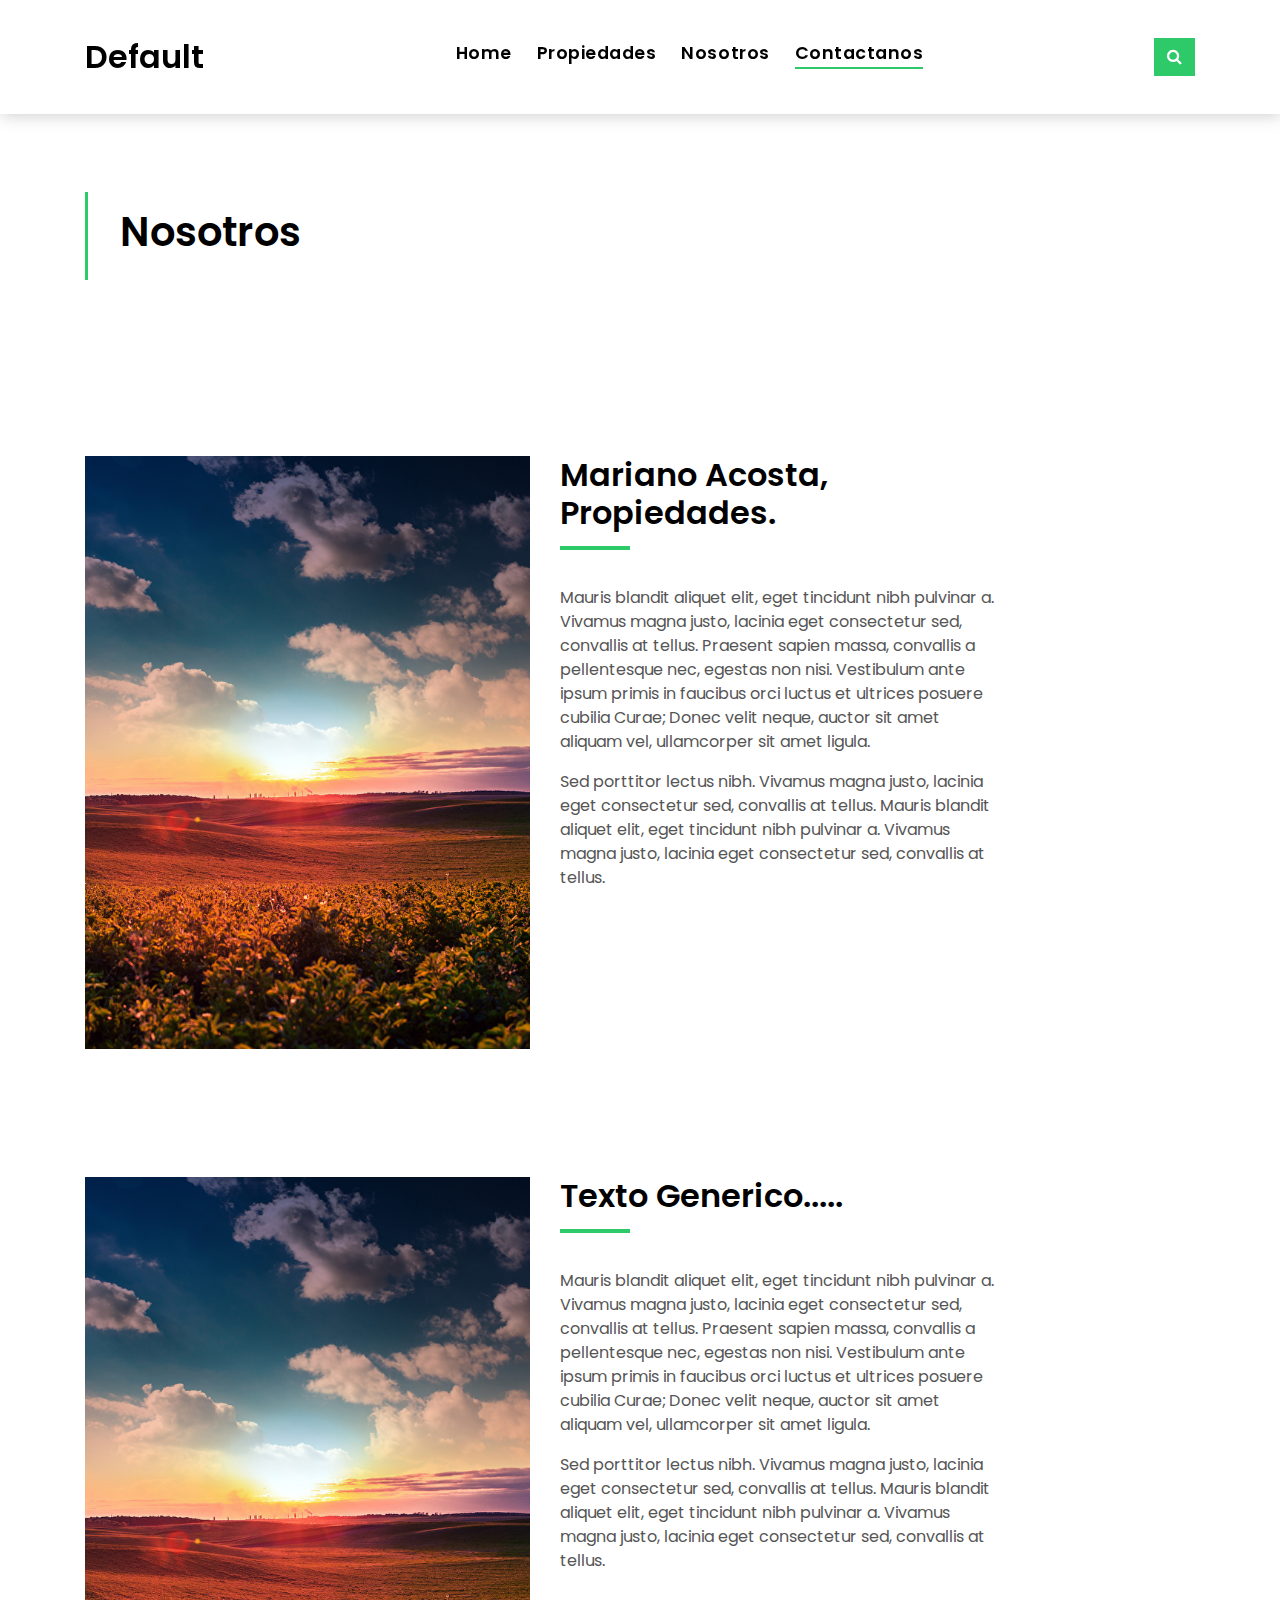
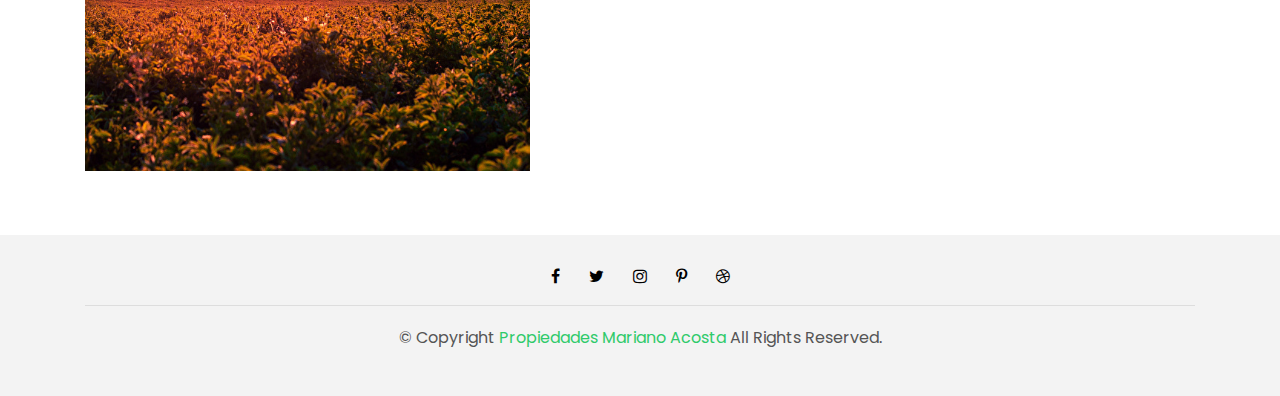
==== commit 07d051d7: "Ajustes en Nav y Padding GMapa" ====
--- a/about.html
+++ b/about.html
@@ -38,33 +38,43 @@
 
 
    <!--/ Nav Star /-->
-   <nav class="navbar navbar-default navbar-trans navbar-expand-lg fixed-top">
-    <div class="container">
-      
-
-      <a class="navbar-brand text-brand" href="index.html">Default</a>
-     
-
-
-
+  <nav class="navbar navbar-default navbar-trans navbar-expand-lg fixed-top">
+    <div class="container">
+        <button class="navbar-toggler collapsed" type="button" data-toggle="collapse" data-target="#navbarDefault"
+          aria-controls="navbarDefault" aria-expanded="false" aria-label="Toggle navigation">
+          <span></span>
+          <span></span>
+          <span></span>
+        </button>
+      <a class="navbar-brand text-brand" href="index.html">Default</span></a>
+      <div class="btn btn-link nav-search navbar-toggle-box-collapse d-md-none" data-toggle="collapse"
+        data-target="#navbarTogglerDemo01" aria-expanded="false">
+        <span class="fa fa-search" aria-hidden="true"></span>
+  
+  
+  
+    </div>
       <div class="navbar-collapse collapse justify-content-center" id="navbarDefault">
-        
-        <ul class="navbar-nav">
-          <li class="nav-item">
-            <a class="nav-link " href="index.html">Home</a>
-          </li>
-          <li class="nav-item">
-            <a class="nav-link" href="property-grid.html">Propiedades</a>
-          </li>
-          <li class="nav-item">
-            <a class="nav-link active" href="about.html">Nosotros</a>
-          </li>
-          <li class="nav-item">
-            <a class="nav-link " href="contact.html">Contactanos</a>
-          </li>
-        </ul>
-      </div>
-    
+          
+          <ul class="navbar-nav">
+            <li class="nav-item">
+              <a class="nav-link " href="index.html">Home</a>
+            </li>
+            <li class="nav-item">
+              <a class="nav-link" href="property-grid.html">Propiedades</a>
+            </li>
+            <li class="nav-item">
+              <a class="nav-link" href="about.html">Nosotros</a>
+            </li>
+            <li class="nav-item">
+              <a class="nav-link active" href="contact.html">Contactanos</a>
+            </li>
+          </ul>
+        </div>
+      <button type="button" class="btn btn-b-n navbar-toggle-box-collapse d-none d-md-block" data-toggle="collapse"
+        data-target="#navbarTogglerDemo01" aria-expanded="false">
+        <span class="fa fa-search" aria-hidden="true"></span>
+      </button>
     </div>
   </nav>
   <!--/ Nav End /-->
--- a/css/style.css
+++ b/css/style.css
@@ -8,6 +8,162 @@
 /*======================================
 //--//-->   STYLES GENERALES
 ======================================*/
+
+
+/* ---------------------Principio De cosas agregadas---------------------*/
+/* Ocultar el título en pantallas más pequeñas */
+
+
+
+@media screen and (max-width: 600px) {
+  /* Estilos para pantallas con ancho máximo de 600px */
+  
+}
+
+
+
+ 
+
+
+
+
+.TitutloHeroIndexPersonalizado {
+  text-transform: none; /* Para desactivar el texto en mayúsculas */
+  font-family: 'Inter', sans-serif; /* Para aplicar la tipografía Inter */
+  color:aliceblue;
+  font-size: 3.5em;
+  font-weight: bold;
+}
+
+.BotonHeroPersonalizado {
+  text-transform: none; /* Para desactivar el texto en mayúsculas */
+  font-family: 'Inter', sans-serif; /* Para aplicar la tipografía Inter */
+  color:aliceblue;
+  font-size: 1em;
+  font-weight: bold;
+}
+
+.BotonHeroAnimacion {
+  display: inline-block;
+  padding: 10px 20px;
+  
+  transition: transform 0.3s ease;
+}
+
+.BotonHeroAnimacion:hover {
+  transform: scale(0.9);
+}
+
+.price-a {
+  display: inline-block;
+}
+
+.BotonHeroPersonalizado {
+display: inline-block;
+}
+
+
+/* ---------------------Seccion Maps---------------------*/
+
+
+.TituloMapsSeccion {
+  text-transform: none; /* Para desactivar el texto en mayúsculas */
+  font-family: 'Inter', sans-serif; /* Para aplicar la tipografía Inter */
+  color:black;
+  font-size: 4.5vw;
+  font-weight: bold;
+  height: 50%;
+  padding: 0; /* Elimina todo el relleno */
+  height: 100vh; /* Ajusta la altura al 100% del viewport height */
+  display: flex;
+  justify-content: center; /* Centra horizontalmente los elementos */
+  align-items: center; /* Centra verticalmente los elementos */
+  margin-left: 5vw;
+}
+
+
+#map-container {
+  position: relative;
+  overflow: hidden;
+  padding-bottom: 56.25%; /* 16:9 ratio para mantener la relación de aspecto del mapa */
+  padding-top: 56.25%;
+  height: 100vh;
+  border-radius: 5vw;
+}
+
+#map-container iframe {
+  position: absolute;
+  top: 0;
+  left: 0;
+  width: 100%;
+  height: 100%; /* Cambiado a 100% para que se ajuste al contenedor */
+}
+
+
+#map {
+  width: 100%; /* Ocupa todo el ancho del contenedor */
+  height: 100%; /* Ocupa el 100% del espacio vertical disponible en la sección, restando 100px (ajusta según la altura de la barra de navegación u otros elementos fijos que tengas) */
+  max-width: 100%; /* Ocupa como máximo el 50% del ancho de la sección */
+  margin-right: auto;
+  margin-left: auto; /* Ajusta el margen izquierdo automáticamente */
+
+}
+
+
+
+
+
+
+.SeccionMaps {
+  padding: 0;
+  height: 100vh;
+  background-color: white;
+}
+.ContainerMaps {
+      padding: 0; /* Elimina el padding */
+      margin: 0; /* Elimina el margin */
+      max-width: 100%;
+}
+
+
+
+
+/*  ---------------------Seccion de Mapa propiedades---------------------*/
+
+.FotoMapaPropiedades {
+  background-color: #8B4513; /* Marrón */
+  display: flex;
+  justify-content: center;
+  align-items: center;
+  height: 100vh;
+  border-radius: 5em; /* Bordes curvados */
+}
+
+.ContainerMapaPropiedades {
+  max-width: 80%; /* Ancho máximo del ContainerMapaPropiedades */
+}
+
+.ImagenMapaPropiedades {
+  max-width: 100%; /* La imagen no excederá el ancho del ContainerMapaPropiedades */
+  border-radius: 8em; /* Bordes curvados de la imagen */
+}
+
+
+
+
+
+
+
+
+
+/* ---------------------Fin De cosas agregadas---------------------*/
+ 
+
+
+
+
+
+
 
 body {
   font-family: 'Poppins', sans-serif;
@@ -1122,9 +1278,12 @@
   margin: 0 auto;
 }
 
-.property-price .card-header-c {
+.property-price  {
   padding: 0;
 }
+
+
+
 
 .summary-list {
   padding-right: 1rem;
@@ -1292,7 +1451,7 @@
 }
 
 .card-header-c {
-  padding: 0 1rem 1rem 1rem;
+  padding: 1rem 1rem 1rem 1rem;
 }
 
 .card-body-c {
@@ -1891,6 +2050,7 @@
     font-size: 2rem;
   }
 
+
   .card-info .card-info-title {
     font-size: 1rem;
   }
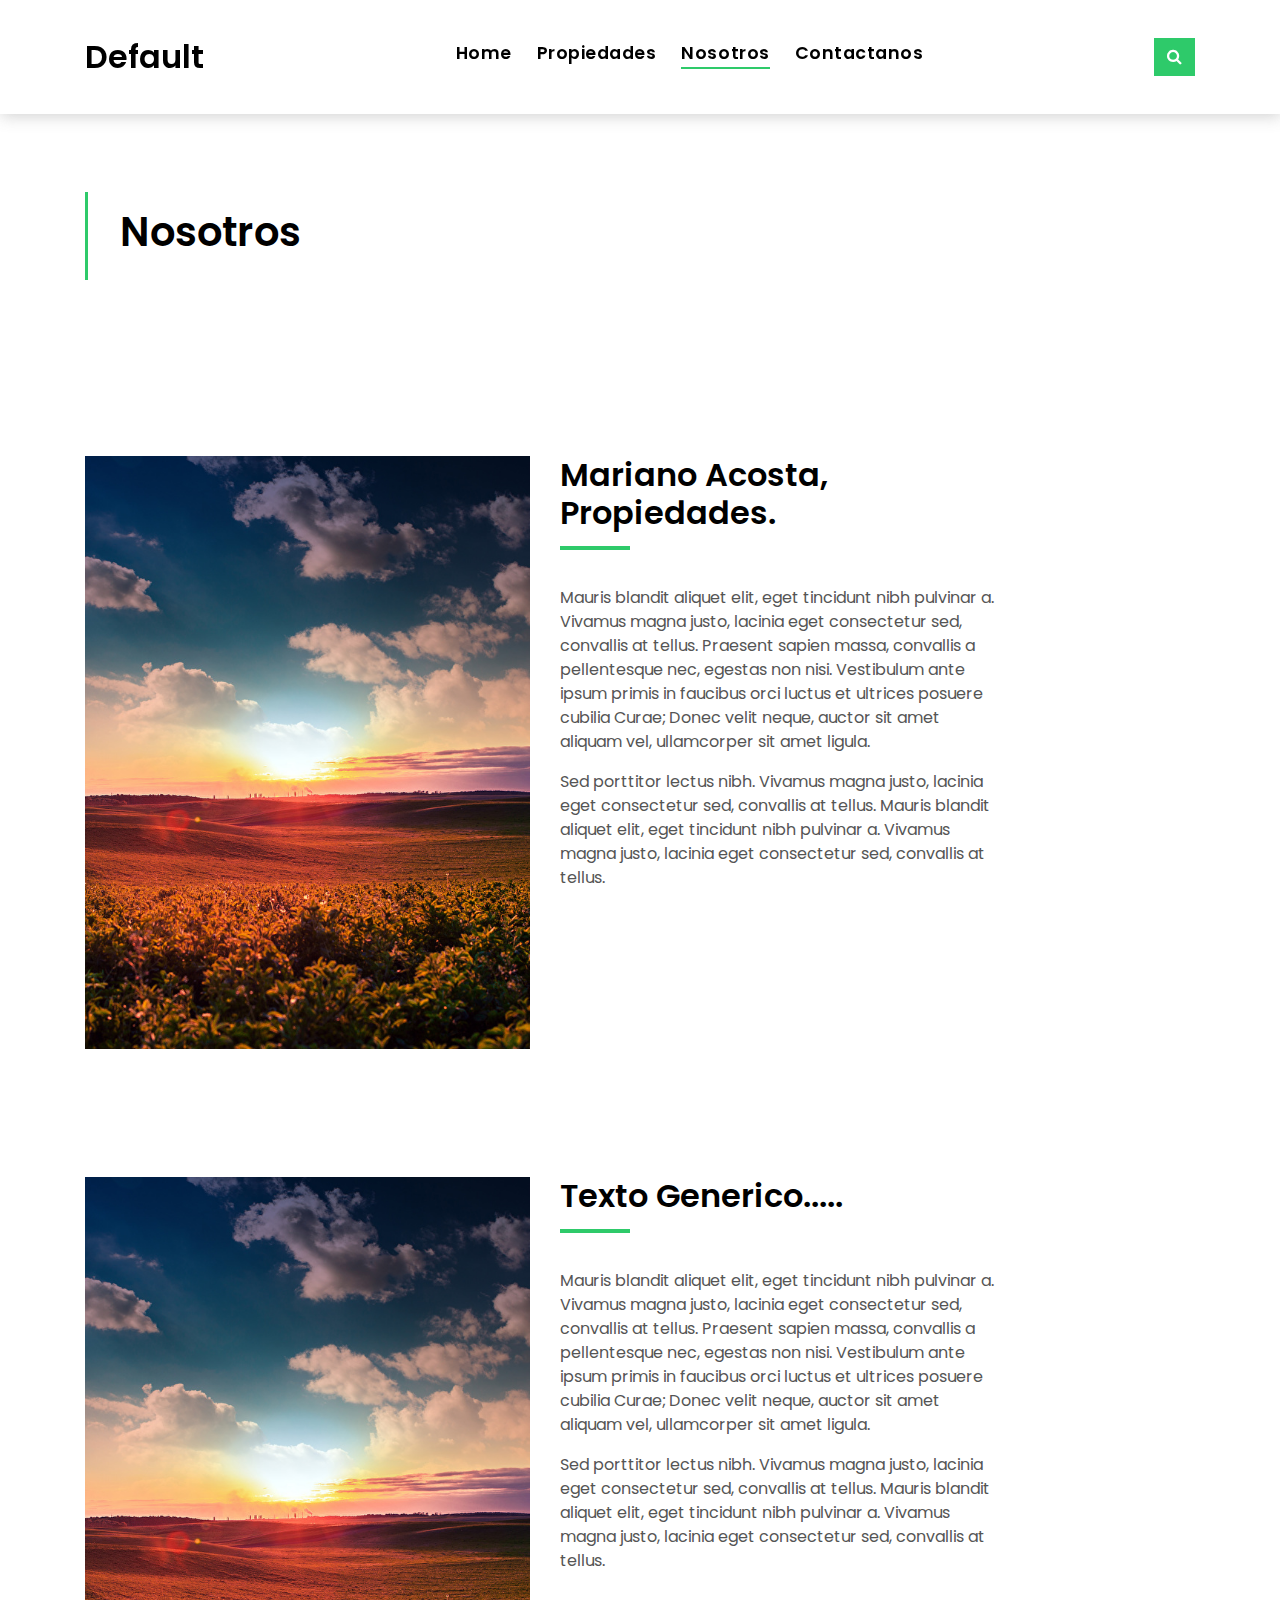
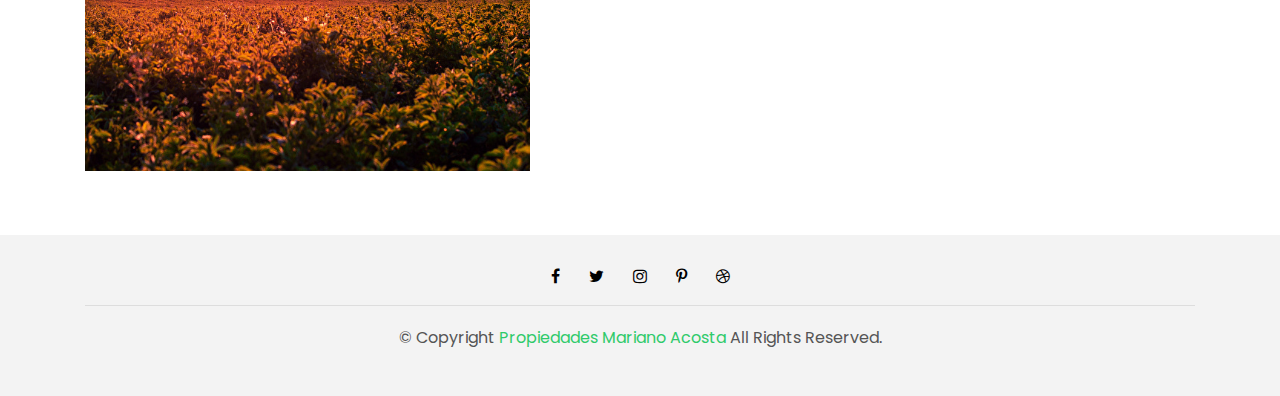
==== commit fa262de3: "ajustes en margin titulo y arreglo de nav" ====
--- a/about.html
+++ b/about.html
@@ -64,10 +64,10 @@
               <a class="nav-link" href="property-grid.html">Propiedades</a>
             </li>
             <li class="nav-item">
-              <a class="nav-link" href="about.html">Nosotros</a>
-            </li>
-            <li class="nav-item">
-              <a class="nav-link active" href="contact.html">Contactanos</a>
+              <a class="nav-link active" href="about.html">Nosotros</a>
+            </li>
+            <li class="nav-item">
+              <a class="nav-link " href="contact.html">Contactanos</a>
             </li>
           </ul>
         </div>
--- a/css/style.css
+++ b/css/style.css
@@ -15,14 +15,23 @@
 
 
 
-@media screen and (max-width: 600px) {
-  /* Estilos para pantallas con ancho máximo de 600px */
-  
-}
-
-
+@media screen and (max-width: 768px) {
+  .TitutloHeroIndexPersonalizado {
+
+    font-size: 4vh;
+    margin-right: 6vh;
+    margin-left: 6vh;
+  }
+}
 
  
+@media screen and (min-width: 768px) {
+  .TitutloHeroIndexPersonalizado {
+
+    font-size: 6vh;
+    
+  }
+}
 
 
 
@@ -31,7 +40,7 @@
   text-transform: none; /* Para desactivar el texto en mayúsculas */
   font-family: 'Inter', sans-serif; /* Para aplicar la tipografía Inter */
   color:aliceblue;
-  font-size: 3.5em;
+
   font-weight: bold;
 }
 
@@ -39,7 +48,7 @@
   text-transform: none; /* Para desactivar el texto en mayúsculas */
   font-family: 'Inter', sans-serif; /* Para aplicar la tipografía Inter */
   color:aliceblue;
-  font-size: 1em;
+  font-size: 3vh;
   font-weight: bold;
 }
 
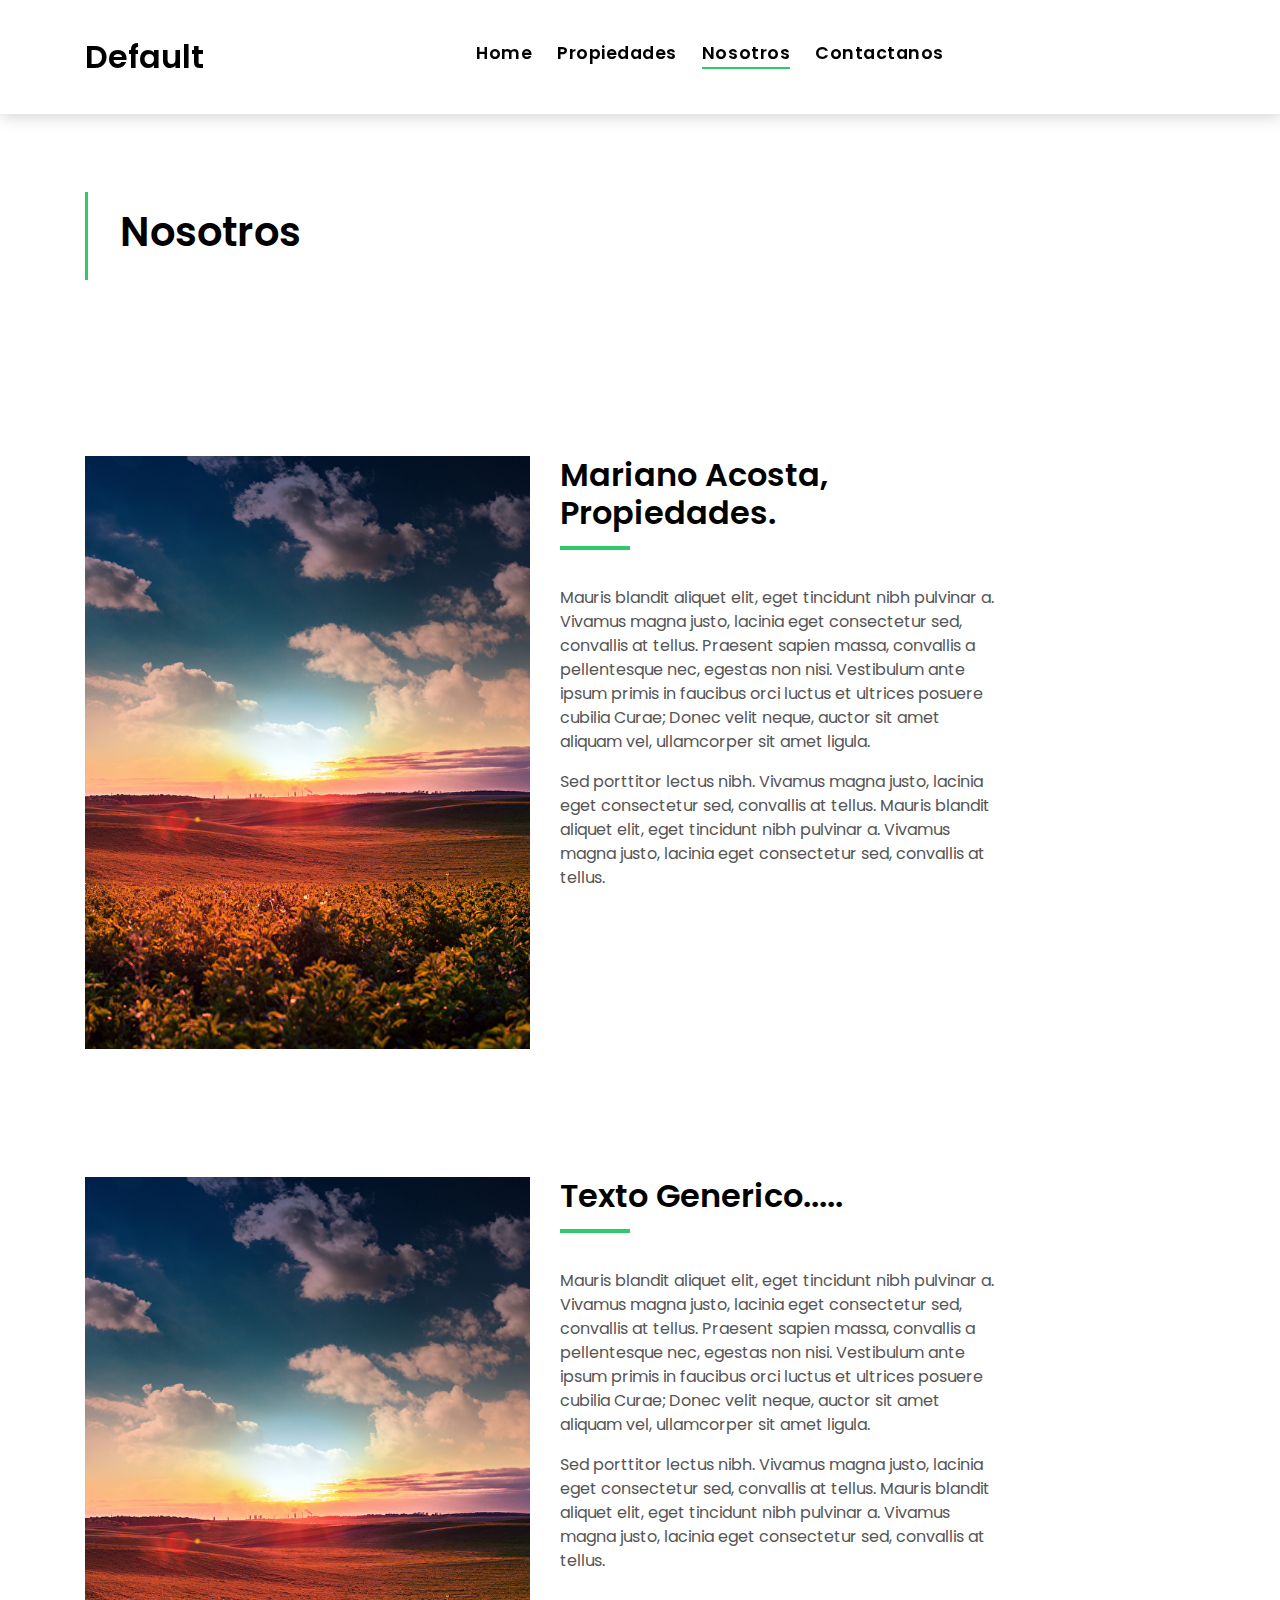
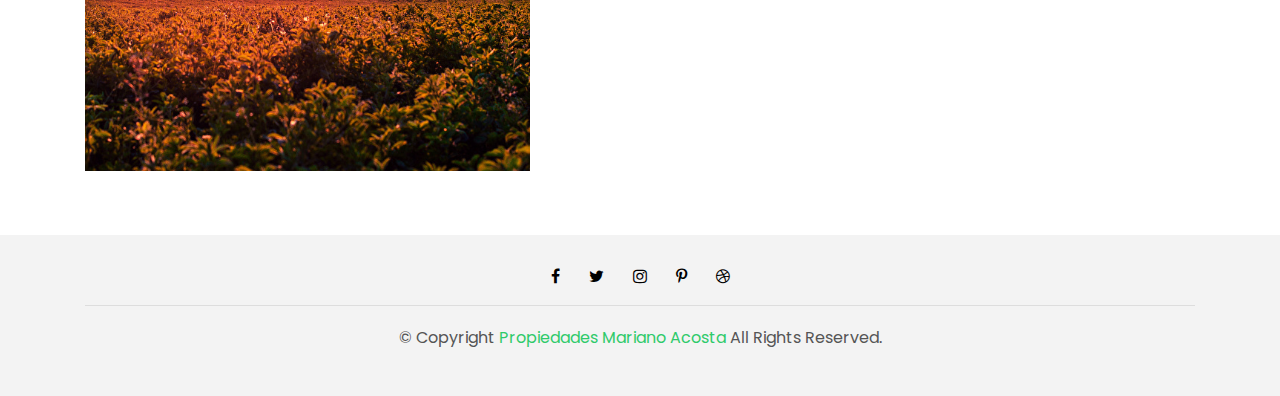
==== commit 7d449698: "Logo removido" ====
--- a/about.html
+++ b/about.html
@@ -71,10 +71,7 @@
             </li>
           </ul>
         </div>
-      <button type="button" class="btn btn-b-n navbar-toggle-box-collapse d-none d-md-block" data-toggle="collapse"
-        data-target="#navbarTogglerDemo01" aria-expanded="false">
-        <span class="fa fa-search" aria-hidden="true"></span>
-      </button>
+       
     </div>
   </nav>
   <!--/ Nav End /-->
--- a/css/style.css
+++ b/css/style.css
@@ -19,9 +19,16 @@
   .TitutloHeroIndexPersonalizado {
 
     font-size: 4vh;
-    margin-right: 6vh;
-    margin-left: 6vh;
-  }
+    margin-right: 1.5vh;
+    margin-left: 1.5vh;
+  }
+
+  .BotonHeroPersonalizado {
+
+    font-size: 2.5vh;
+
+  }
+
 }
 
  
@@ -29,7 +36,14 @@
   .TitutloHeroIndexPersonalizado {
 
     font-size: 6vh;
-    
+    margin-right: 4vh;
+    margin-left: 4vh ;
+  }
+
+  .BotonHeroPersonalizado {
+
+    font-size: 3vh;
+
   }
 }
 
@@ -48,7 +62,6 @@
   text-transform: none; /* Para desactivar el texto en mayúsculas */
   font-family: 'Inter', sans-serif; /* Para aplicar la tipografía Inter */
   color:aliceblue;
-  font-size: 3vh;
   font-weight: bold;
 }
 
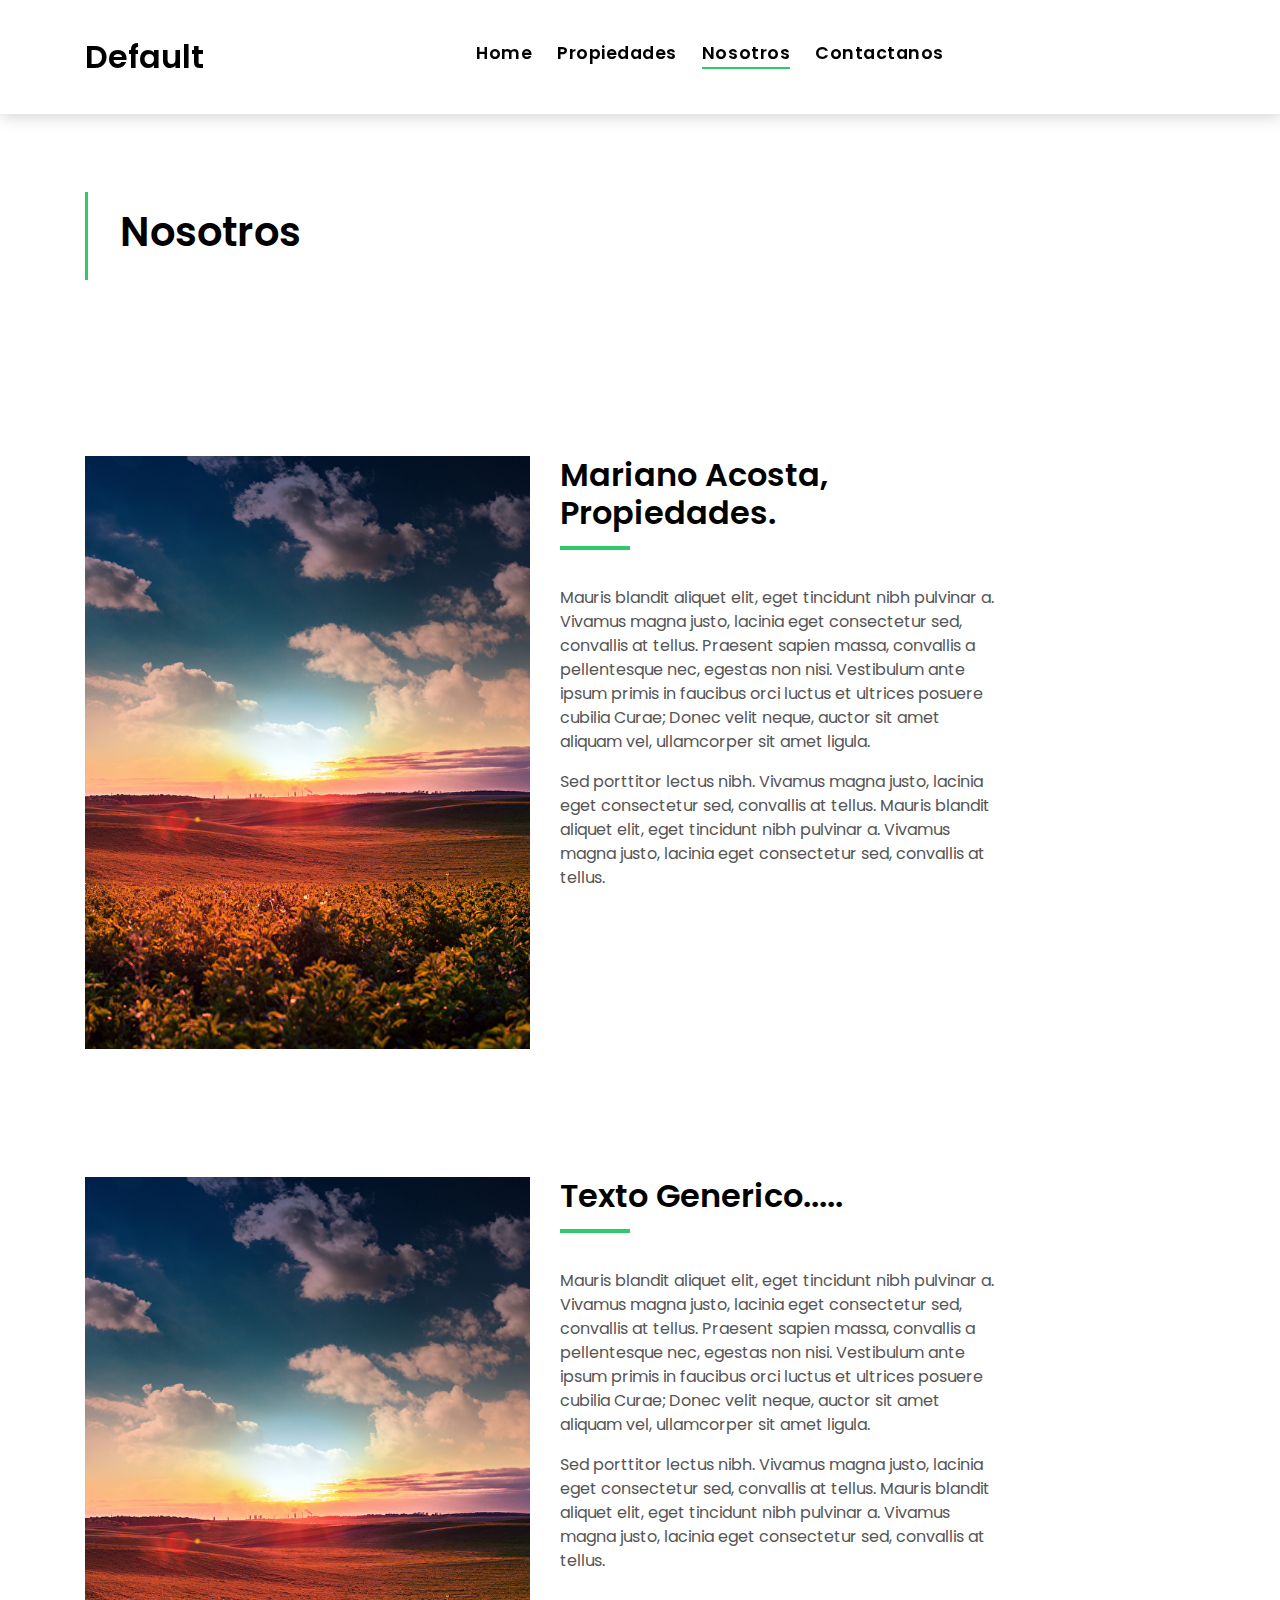
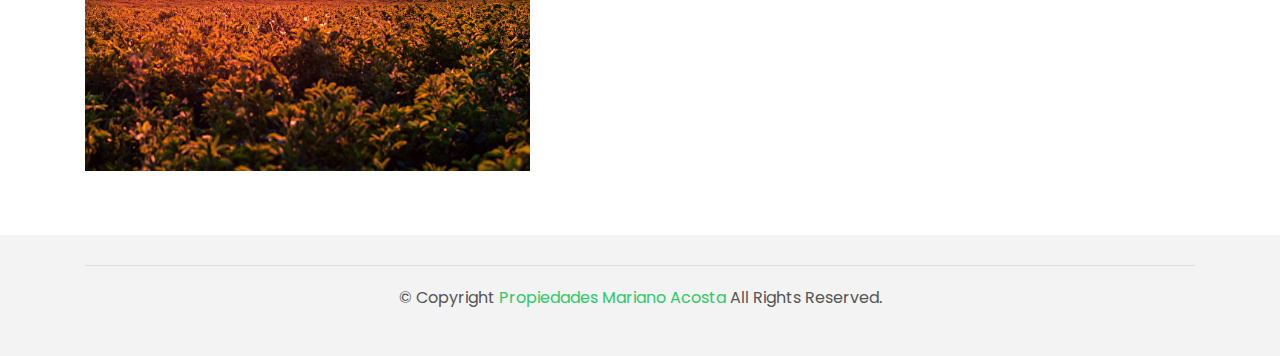
==== commit d3633c6e: "Redes Sociales removed" ====
--- a/about.html
+++ b/about.html
@@ -47,13 +47,15 @@
           <span></span>
         </button>
       <a class="navbar-brand text-brand" href="index.html">Default</span></a>
-      <div class="btn btn-link nav-search navbar-toggle-box-collapse d-md-none" data-toggle="collapse"
+      
+      
+      
+      <div  data-toggle="collapse"
         data-target="#navbarTogglerDemo01" aria-expanded="false">
-        <span class="fa fa-search" aria-hidden="true"></span>
-  
-  
-  
-    </div>
+        <span  aria-hidden="true"></span>
+      </div>
+
+
       <div class="navbar-collapse collapse justify-content-center" id="navbarDefault">
           
           <ul class="navbar-nav">
@@ -174,35 +176,7 @@
       <div class="row">
         <div class="col-md-12">
           
-          <div class="socials-a">
-            <ul class="list-inline">
-              <li class="list-inline-item">
-                <a href="#">
-                  <i class="fa fa-facebook" aria-hidden="true"></i>
-                </a>
-              </li>
-              <li class="list-inline-item">
-                <a href="#">
-                  <i class="fa fa-twitter" aria-hidden="true"></i>
-                </a>
-              </li>
-              <li class="list-inline-item">
-                <a href="#">
-                  <i class="fa fa-instagram" aria-hidden="true"></i>
-                </a>
-              </li>
-              <li class="list-inline-item">
-                <a href="#">
-                  <i class="fa fa-pinterest-p" aria-hidden="true"></i>
-                </a>
-              </li>
-              <li class="list-inline-item">
-                <a href="#">
-                  <i class="fa fa-dribbble" aria-hidden="true"></i>
-                </a>
-              </li>
-            </ul>
-          </div>
+          
           <div class="copyright-footer">
             <p class="copyright color-text-a">
               &copy; Copyright
